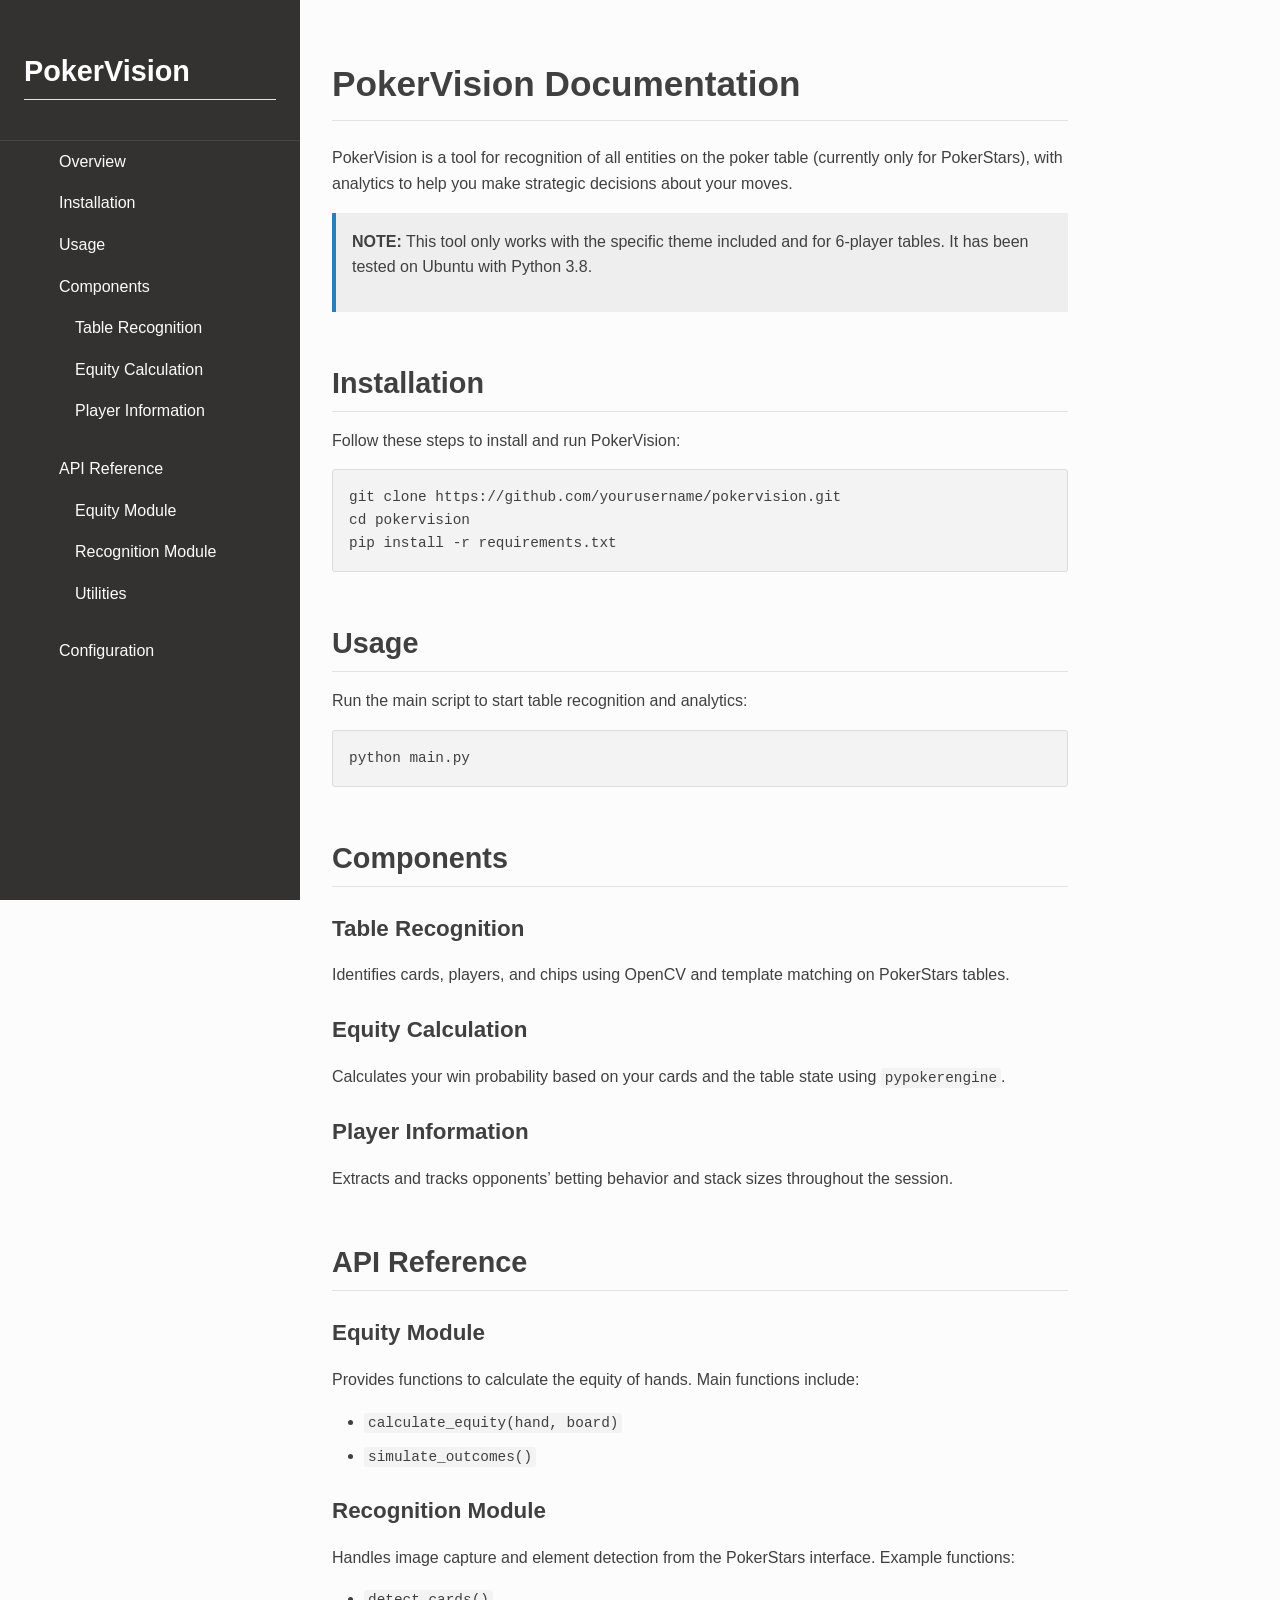
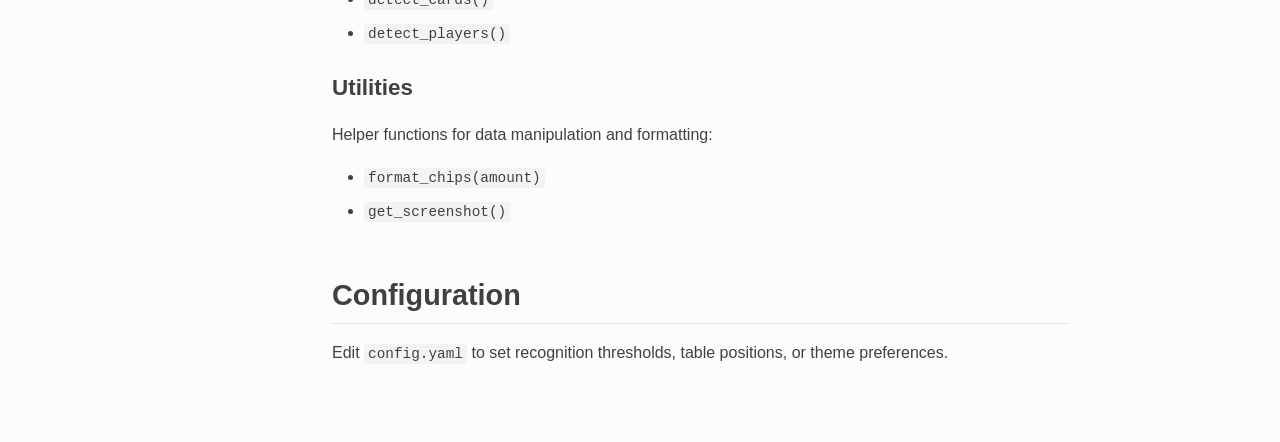
==== read_doc/index.html @ 1be04725 "Readjust read doc" ====
<!DOCTYPE html>
<html lang="en">
<head>
    <meta charset="UTF-8" />
    <meta name="viewport" content="width=device-width, initial-scale=1.0" />
    <title>PokerVision Documentation</title>
    <link rel="stylesheet" href="styles.css" />
</head>
<body>
    <div class="documentation">
        <!-- Sidebar Navigation -->
        <div class="sidebar">
            <div class="sidebar-header">
                <h2>PokerVision</h2>
            </div>
            <nav>
                <ul>
                    <li><a href="#overview">Overview</a></li>
                    <li><a href="#installation">Installation</a></li>
                    <li><a href="#usage">Usage</a></li>
                    <li>
                        <a href="#components">Components</a>
                        <ul>
                            <li><a href="#table-recognition">Table Recognition</a></li>
                            <li><a href="#equity-calculation">Equity Calculation</a></li>
                            <li><a href="#player-info">Player Information</a></li>
                        </ul>
                    </li>
                    <li>
                        <a href="#api">API Reference</a>
                        <ul>
                            <li><a href="#equity-api">Equity Module</a></li>
                            <li><a href="#recognition-api">Recognition Module</a></li>
                            <li><a href="#utils-api">Utilities</a></li>
                        </ul>
                    </li>
                    <li><a href="#configuration">Configuration</a></li>
                </ul>
            </nav>
        </div>

        <!-- Main Content -->
        <div class="content">
            <section id="overview">
                <h1>PokerVision Documentation</h1>
                <p>
                    PokerVision is a tool for recognition of all entities on the poker table (currently only for PokerStars), with analytics to help you make strategic decisions about your moves.
                </p>
                <div class="note">
                    <p><strong>NOTE:</strong> This tool only works with the specific theme included and for 6-player tables. It has been tested on Ubuntu with Python 3.8.</p>
                </div>
            </section>

            <section id="installation">
                <h2>Installation</h2>
                <p>Follow these steps to install and run PokerVision:</p>
                <div class="code-block">
                    <pre><code>git clone https://github.com/yourusername/pokervision.git
cd pokervision
pip install -r requirements.txt</code></pre>
                </div>
            </section>

            <section id="usage">
                <h2>Usage</h2>
                <p>Run the main script to start table recognition and analytics:</p>
                <div class="code-block">
                    <pre><code>python main.py</code></pre>
                </div>
            </section>

            <section id="components">
                <h2>Components</h2>

                <h3 id="table-recognition">Table Recognition</h3>
                <p>Identifies cards, players, and chips using OpenCV and template matching on PokerStars tables.</p>

                <h3 id="equity-calculation">Equity Calculation</h3>
                <p>Calculates your win probability based on your cards and the table state using <code>pypokerengine</code>.</p>

                <h3 id="player-info">Player Information</h3>
                <p>Extracts and tracks opponents’ betting behavior and stack sizes throughout the session.</p>
            </section>

            <section id="api">
                <h2>API Reference</h2>

                <h3 id="equity-api">Equity Module</h3>
                <p>Provides functions to calculate the equity of hands. Main functions include:</p>
                <ul>
                    <li><code>calculate_equity(hand, board)</code></li>
                    <li><code>simulate_outcomes()</code></li>
                </ul>

                <h3 id="recognition-api">Recognition Module</h3>
                <p>Handles image capture and element detection from the PokerStars interface. Example functions:</p>
                <ul>
                    <li><code>detect_cards()</code></li>
                    <li><code>detect_players()</code></li>
                </ul>

                <h3 id="utils-api">Utilities</h3>
                <p>Helper functions for data manipulation and formatting:</p>
                <ul>
                    <li><code>format_chips(amount)</code></li>
                    <li><code>get_screenshot()</code></li>
                </ul>
            </section>

            <section id="configuration">
                <h2>Configuration</h2>
                <p>Edit <code>config.yaml</code> to set recognition thresholds, table positions, or theme preferences.</p>
            </section>
        </div>
    </div>
</body>
</html>
---- read_doc/styles.css ----
/* Base styles */
:root {
    --primary-color: #2980b9;
    --sidebar-bg: #343131;
    --sidebar-text: #fcfcfc;
    --main-bg: #fcfcfc;
    --text-color: #404040;
    --code-bg: #f3f3f3;
    --border-color: #e1e4e5;
    --note-bg: #eee;
}

* {
    box-sizing: border-box;
    margin: 0;
    padding: 0;
}

body {
    font-family: 'Lato', 'Helvetica Neue', Arial, sans-serif;
    line-height: 1.6;
    color: var(--text-color);
    background-color: var(--main-bg);
}

.documentation {
    display: flex;
    min-height: 100vh;
}

/* Sidebar styles */
.sidebar {
    width: 300px;
    background-color: var(--sidebar-bg);
    color: var(--sidebar-text);
    padding: 1.5rem 0;
    position: fixed;
    height: 100vh;
    overflow-y: auto;
}

.sidebar-header {
    padding: 0 1.5rem 1.5rem;
    border-bottom: 1px solid rgba(255, 255, 255, 0.1);
}

.sidebar-header h2 {
    color: white;
}

.sidebar nav ul {
    list-style: none;
}

.sidebar nav ul li {
    margin: 0;
}

.sidebar nav ul li a {
    color: var(--sidebar-text);
    text-decoration: none;
    padding: 0.5rem 1.5rem;
    display: block;
    border-left: 3px solid transparent;
}

.sidebar nav ul li a:hover {
    background-color: rgba(255, 255, 255, 0.05);
    border-left: 3px solid var(--primary-color);
}

.sidebar nav ul ul {
    margin-left: 1rem;
}

/* Content styles */
.content {
    flex: 1;
    margin-left: 300px;
    padding: 2rem;
    max-width: 800px;
}

h1, h2, h3, h4 {
    margin: 1.5rem 0 1rem;
    font-weight: 700;
    color: #404040;
}

h1 {
    font-size: 2.2rem;
    border-bottom: 1px solid var(--border-color);
    padding-bottom: 0.5rem;
    margin-bottom: 1.5rem;
}

h2 {
    font-size: 1.8rem;
    border-bottom: 1px solid var(--border-color);
    padding-bottom: 0.3rem;
}

h3 {
    font-size: 1.4rem;
}

h4 {
    font-size: 1.2rem;
}

p {
    margin-bottom: 1rem;
}

ul, ol {
    margin: 0 0 1rem 2rem;
}

li {
    margin-bottom: 0.5rem;
}

.note {
    background-color: var(--note-bg);
    padding: 1rem;
    margin: 1rem 0;
    border-left: 4px solid var(--primary-color);
}

code {
    font-family: 'Consolas', 'Monaco', 'Andale Mono', monospace;
    background-color: var(--code-bg);
    padding: 2px 4px;
    border-radius: 3px;
    font-size: 0.9em;
}

.code-block {
    margin: 1rem 0;
    background-color: var(--code-bg);
    border: 1px solid #ddd;
    border-radius: 3px;
    overflow-x: auto;
}

.code-block pre {
    padding: 1rem;
    margin: 0;
}

.code-block code {
    background-color: transparent;
    padding: 0;
    border-radius: 0;
    font-size: 0.9em;
    display: block;
    white-space: pre;
}

section {
    margin-bottom: 3rem;
}

footer {
    margin-top: 4rem;
    padding-top: 2rem;
    border-top: 1px solid var(--border-color);
    color: #777;
    font-size: 0.9rem;
}

/* Responsive adjustments */
@media (max-width: 992px) {
    .documentation {
        flex-direction: column;
    }
    
    .sidebar {
        width: 100%;
        height: auto;
        position: relative;
    }
    
    .content {
        margin-left: 0;
        padding: 1.5rem;
    }
}
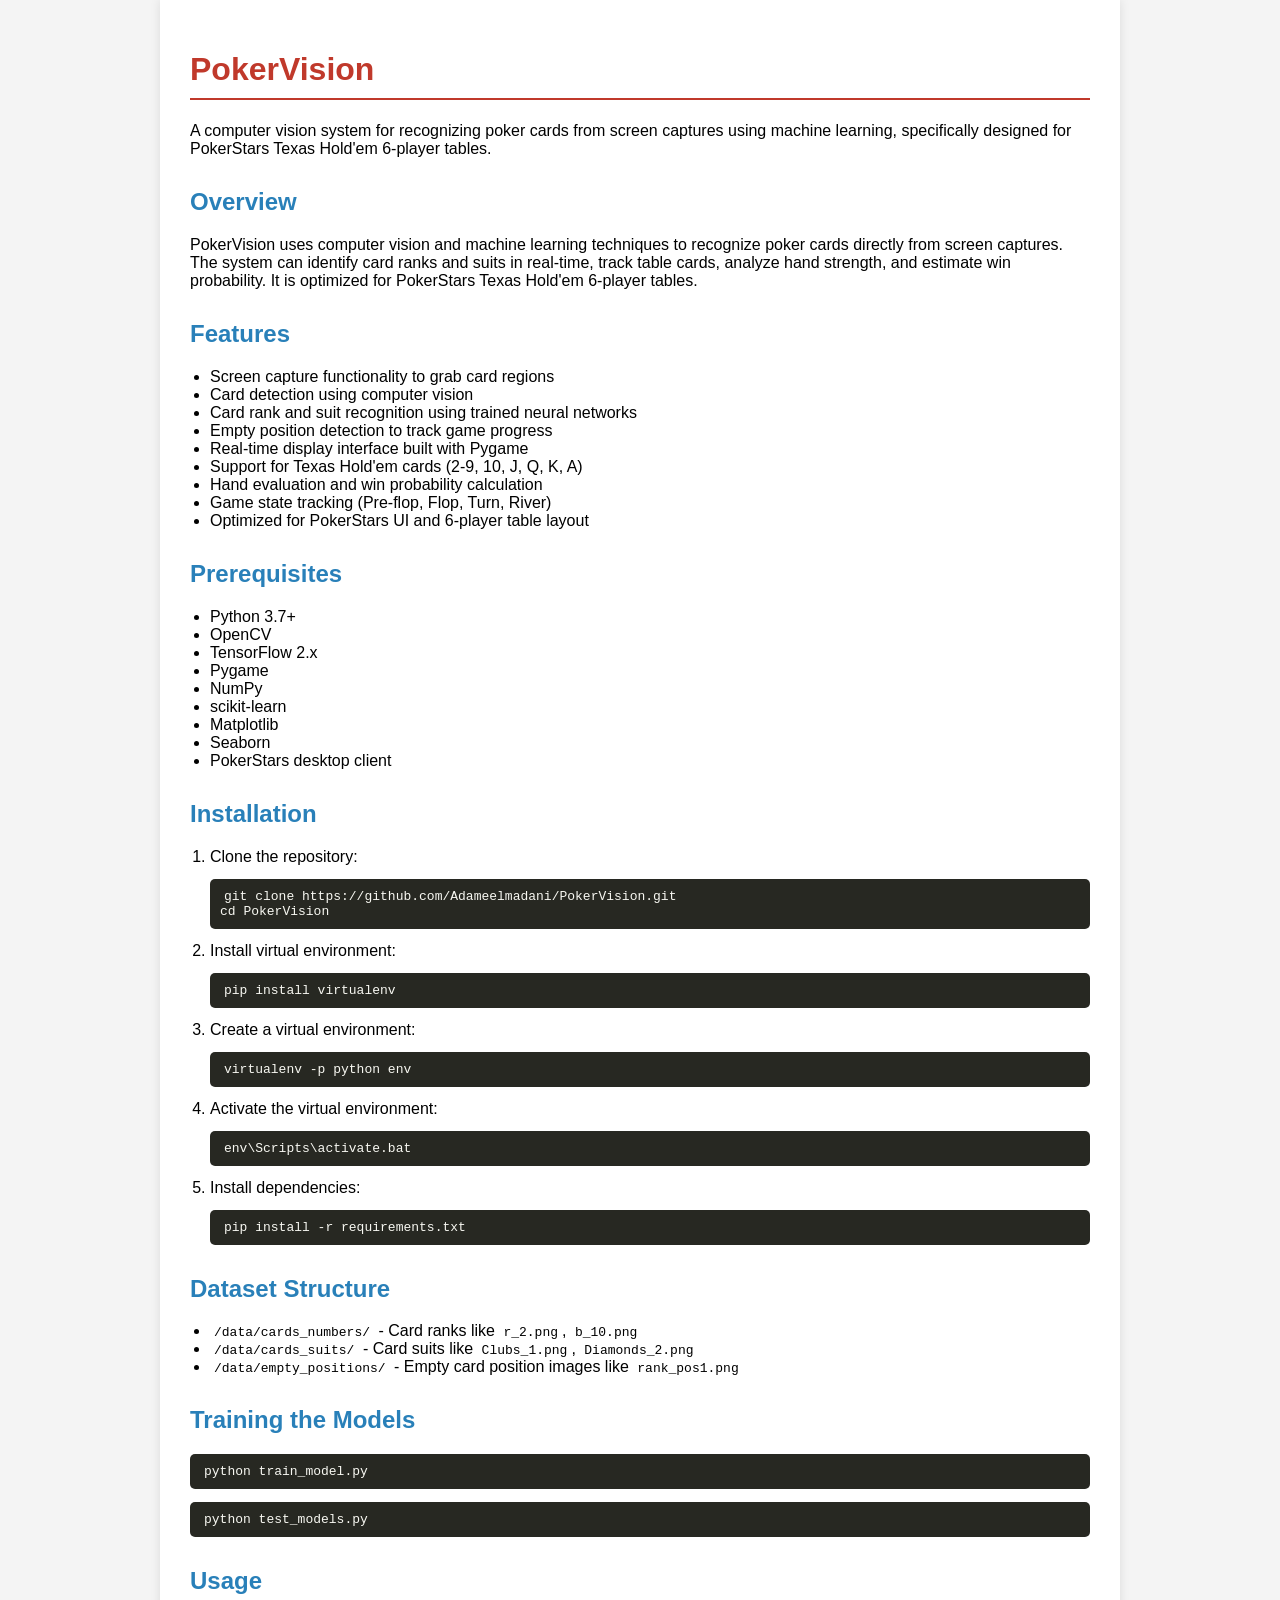
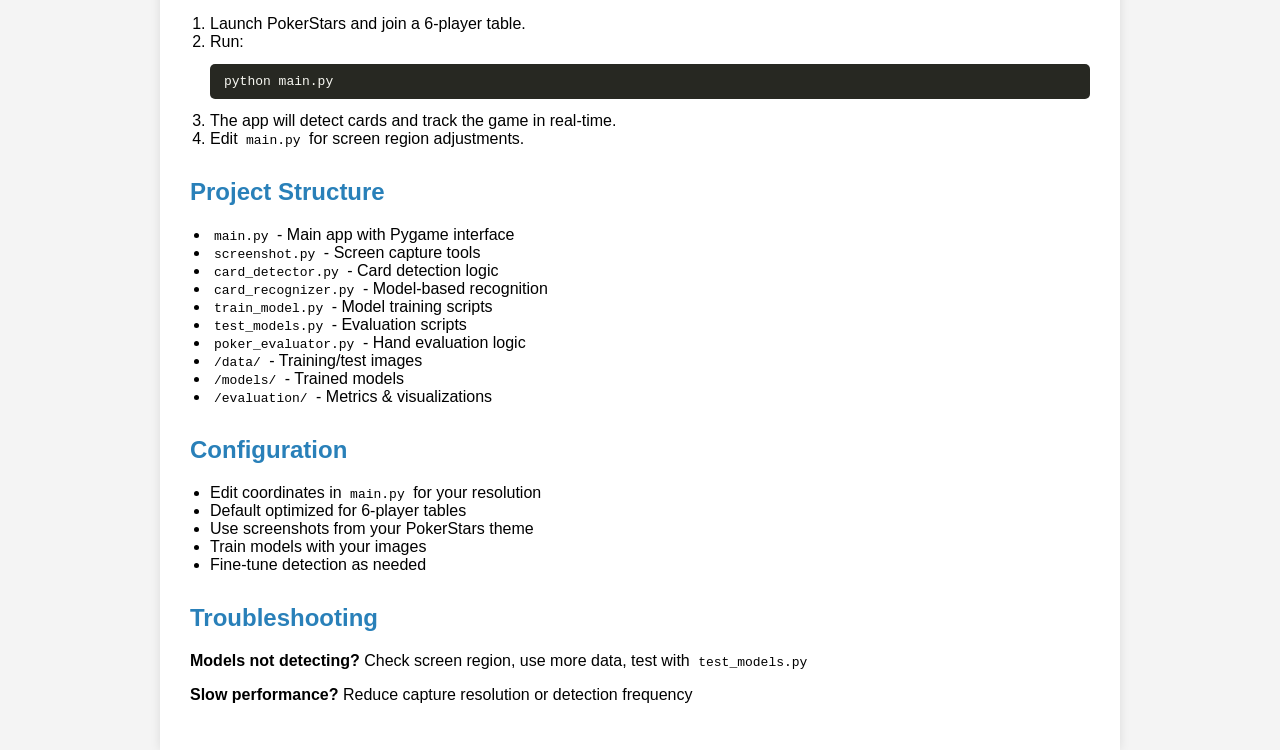
==== commit 3c98e9e9: "Update Read the Doc" ====
--- a/read_doc/index.html
+++ b/read_doc/index.html
@@ -1,117 +1,132 @@
 <!DOCTYPE html>
 <html lang="en">
 <head>
-    <meta charset="UTF-8" />
-    <meta name="viewport" content="width=device-width, initial-scale=1.0" />
-    <title>PokerVision Documentation</title>
-    <link rel="stylesheet" href="styles.css" />
+  <meta charset="UTF-8" />
+  <meta name="viewport" content="width=device-width, initial-scale=1.0"/>
+  <title>PokerVision Docs</title>
+  <link rel="stylesheet" href="style.css"/>
 </head>
 <body>
-    <div class="documentation">
-        <!-- Sidebar Navigation -->
-        <div class="sidebar">
-            <div class="sidebar-header">
-                <h2>PokerVision</h2>
-            </div>
-            <nav>
-                <ul>
-                    <li><a href="#overview">Overview</a></li>
-                    <li><a href="#installation">Installation</a></li>
-                    <li><a href="#usage">Usage</a></li>
-                    <li>
-                        <a href="#components">Components</a>
-                        <ul>
-                            <li><a href="#table-recognition">Table Recognition</a></li>
-                            <li><a href="#equity-calculation">Equity Calculation</a></li>
-                            <li><a href="#player-info">Player Information</a></li>
-                        </ul>
-                    </li>
-                    <li>
-                        <a href="#api">API Reference</a>
-                        <ul>
-                            <li><a href="#equity-api">Equity Module</a></li>
-                            <li><a href="#recognition-api">Recognition Module</a></li>
-                            <li><a href="#utils-api">Utilities</a></li>
-                        </ul>
-                    </li>
-                    <li><a href="#configuration">Configuration</a></li>
-                </ul>
-            </nav>
-        </div>
+  <div class="container">
+    <h1>PokerVision</h1>
+    <p>A computer vision system for recognizing poker cards from screen captures using machine learning, specifically designed for PokerStars Texas Hold'em 6-player tables.</p>
 
-        <!-- Main Content -->
-        <div class="content">
-            <section id="overview">
-                <h1>PokerVision Documentation</h1>
-                <p>
-                    PokerVision is a tool for recognition of all entities on the poker table (currently only for PokerStars), with analytics to help you make strategic decisions about your moves.
-                </p>
-                <div class="note">
-                    <p><strong>NOTE:</strong> This tool only works with the specific theme included and for 6-player tables. It has been tested on Ubuntu with Python 3.8.</p>
-                </div>
-            </section>
+    <section>
+      <h2>Overview</h2>
+      <p>PokerVision uses computer vision and machine learning techniques to recognize poker cards directly from screen captures. The system can identify card ranks and suits in real-time, track table cards, analyze hand strength, and estimate win probability. It is optimized for PokerStars Texas Hold'em 6-player tables.</p>
+    </section>
 
-            <section id="installation">
-                <h2>Installation</h2>
-                <p>Follow these steps to install and run PokerVision:</p>
-                <div class="code-block">
-                    <pre><code>git clone https://github.com/yourusername/pokervision.git
-cd pokervision
-pip install -r requirements.txt</code></pre>
-                </div>
-            </section>
+    <section>
+      <h2>Features</h2>
+      <ul>
+        <li>Screen capture functionality to grab card regions</li>
+        <li>Card detection using computer vision</li>
+        <li>Card rank and suit recognition using trained neural networks</li>
+        <li>Empty position detection to track game progress</li>
+        <li>Real-time display interface built with Pygame</li>
+        <li>Support for Texas Hold'em cards (2-9, 10, J, Q, K, A)</li>
+        <li>Hand evaluation and win probability calculation</li>
+        <li>Game state tracking (Pre-flop, Flop, Turn, River)</li>
+        <li>Optimized for PokerStars UI and 6-player table layout</li>
+      </ul>
+    </section>
 
-            <section id="usage">
-                <h2>Usage</h2>
-                <p>Run the main script to start table recognition and analytics:</p>
-                <div class="code-block">
-                    <pre><code>python main.py</code></pre>
-                </div>
-            </section>
+    <section>
+      <h2>Prerequisites</h2>
+      <ul>
+        <li>Python 3.7+</li>
+        <li>OpenCV</li>
+        <li>TensorFlow 2.x</li>
+        <li>Pygame</li>
+        <li>NumPy</li>
+        <li>scikit-learn</li>
+        <li>Matplotlib</li>
+        <li>Seaborn</li>
+        <li>PokerStars desktop client</li>
+      </ul>
+    </section>
 
-            <section id="components">
-                <h2>Components</h2>
+    <section>
+      <h2>Installation</h2>
+      <ol>
+        <li>Clone the repository:
+          <pre><code>git clone https://github.com/Adameelmadani/PokerVision.git
+cd PokerVision</code></pre>
+        </li>
+        <li>Install virtual environment:
+          <pre><code>pip install virtualenv</code></pre>
+        </li>
+        <li>Create a virtual environment:
+          <pre><code>virtualenv -p python env</code></pre>
+        </li>
+        <li>Activate the virtual environment:
+          <pre><code>env\Scripts\activate.bat</code></pre>
+        </li>
+        <li>Install dependencies:
+          <pre><code>pip install -r requirements.txt</code></pre>
+        </li>
+      </ol>
+    </section>
 
-                <h3 id="table-recognition">Table Recognition</h3>
-                <p>Identifies cards, players, and chips using OpenCV and template matching on PokerStars tables.</p>
+    <section>
+      <h2>Dataset Structure</h2>
+      <ul>
+        <li><code>/data/cards_numbers/</code> - Card ranks like <code>r_2.png</code>, <code>b_10.png</code></li>
+        <li><code>/data/cards_suits/</code> - Card suits like <code>Clubs_1.png</code>, <code>Diamonds_2.png</code></li>
+        <li><code>/data/empty_positions/</code> - Empty card position images like <code>rank_pos1.png</code></li>
+      </ul>
+    </section>
 
-                <h3 id="equity-calculation">Equity Calculation</h3>
-                <p>Calculates your win probability based on your cards and the table state using <code>pypokerengine</code>.</p>
+    <section>
+      <h2>Training the Models</h2>
+      <pre><code>python train_model.py</code></pre>
+      <pre><code>python test_models.py</code></pre>
+    </section>
 
-                <h3 id="player-info">Player Information</h3>
-                <p>Extracts and tracks opponents’ betting behavior and stack sizes throughout the session.</p>
-            </section>
+    <section>
+      <h2>Usage</h2>
+      <ol>
+        <li>Launch PokerStars and join a 6-player table.</li>
+        <li>Run:
+          <pre><code>python main.py</code></pre>
+        </li>
+        <li>The app will detect cards and track the game in real-time.</li>
+        <li>Edit <code>main.py</code> for screen region adjustments.</li>
+      </ol>
+    </section>
 
-            <section id="api">
-                <h2>API Reference</h2>
+    <section>
+      <h2>Project Structure</h2>
+      <ul>
+        <li><code>main.py</code> - Main app with Pygame interface</li>
+        <li><code>screenshot.py</code> - Screen capture tools</li>
+        <li><code>card_detector.py</code> - Card detection logic</li>
+        <li><code>card_recognizer.py</code> - Model-based recognition</li>
+        <li><code>train_model.py</code> - Model training scripts</li>
+        <li><code>test_models.py</code> - Evaluation scripts</li>
+        <li><code>poker_evaluator.py</code> - Hand evaluation logic</li>
+        <li><code>/data/</code> - Training/test images</li>
+        <li><code>/models/</code> - Trained models</li>
+        <li><code>/evaluation/</code> - Metrics & visualizations</li>
+      </ul>
+    </section>
 
-                <h3 id="equity-api">Equity Module</h3>
-                <p>Provides functions to calculate the equity of hands. Main functions include:</p>
-                <ul>
-                    <li><code>calculate_equity(hand, board)</code></li>
-                    <li><code>simulate_outcomes()</code></li>
-                </ul>
+    <section>
+      <h2>Configuration</h2>
+      <ul>
+        <li>Edit coordinates in <code>main.py</code> for your resolution</li>
+        <li>Default optimized for 6-player tables</li>
+        <li>Use screenshots from your PokerStars theme</li>
+        <li>Train models with your images</li>
+        <li>Fine-tune detection as needed</li>
+      </ul>
+    </section>
 
-                <h3 id="recognition-api">Recognition Module</h3>
-                <p>Handles image capture and element detection from the PokerStars interface. Example functions:</p>
-                <ul>
-                    <li><code>detect_cards()</code></li>
-                    <li><code>detect_players()</code></li>
-                </ul>
-
-                <h3 id="utils-api">Utilities</h3>
-                <p>Helper functions for data manipulation and formatting:</p>
-                <ul>
-                    <li><code>format_chips(amount)</code></li>
-                    <li><code>get_screenshot()</code></li>
-                </ul>
-            </section>
-
-            <section id="configuration">
-                <h2>Configuration</h2>
-                <p>Edit <code>config.yaml</code> to set recognition thresholds, table positions, or theme preferences.</p>
-            </section>
-        </div>
-    </div>
+    <section>
+      <h2>Troubleshooting</h2>
+      <p><strong>Models not detecting?</strong> Check screen region, use more data, test with <code>test_models.py</code></p>
+      <p><strong>Slow performance?</strong> Reduce capture resolution or detection frequency</p>
+    </section>
+  </div>
 </body>
 </html>
--- a/read_doc/style.css
+++ b/read_doc/style.css
@@ -0,0 +1,44 @@
+body {
+    font-family: Arial, sans-serif;
+    background-color: #f4f4f4;
+    margin: 0;
+    padding: 0;
+  }
+  
+  .container {
+    max-width: 900px;
+    margin: 0 auto;
+    padding: 30px;
+    background: white;
+    box-shadow: 0 0 10px rgba(0, 0, 0, 0.1);
+  }
+  
+  h1 {
+    color: #c0392b;
+    border-bottom: 2px solid #c0392b;
+    padding-bottom: 10px;
+  }
+  
+  h2 {
+    color: #2980b9;
+    margin-top: 30px;
+  }
+  
+  ul, ol {
+    padding-left: 20px;
+  }
+  
+  code {
+    padding: 2px 4px;
+    border-radius: 4px;
+    font-family: monospace;
+  }
+  
+  pre {
+    background: #272822;
+    color: #f8f8f2;
+    padding: 10px;
+    overflow-x: auto;
+    border-radius: 5px;
+  }
+  
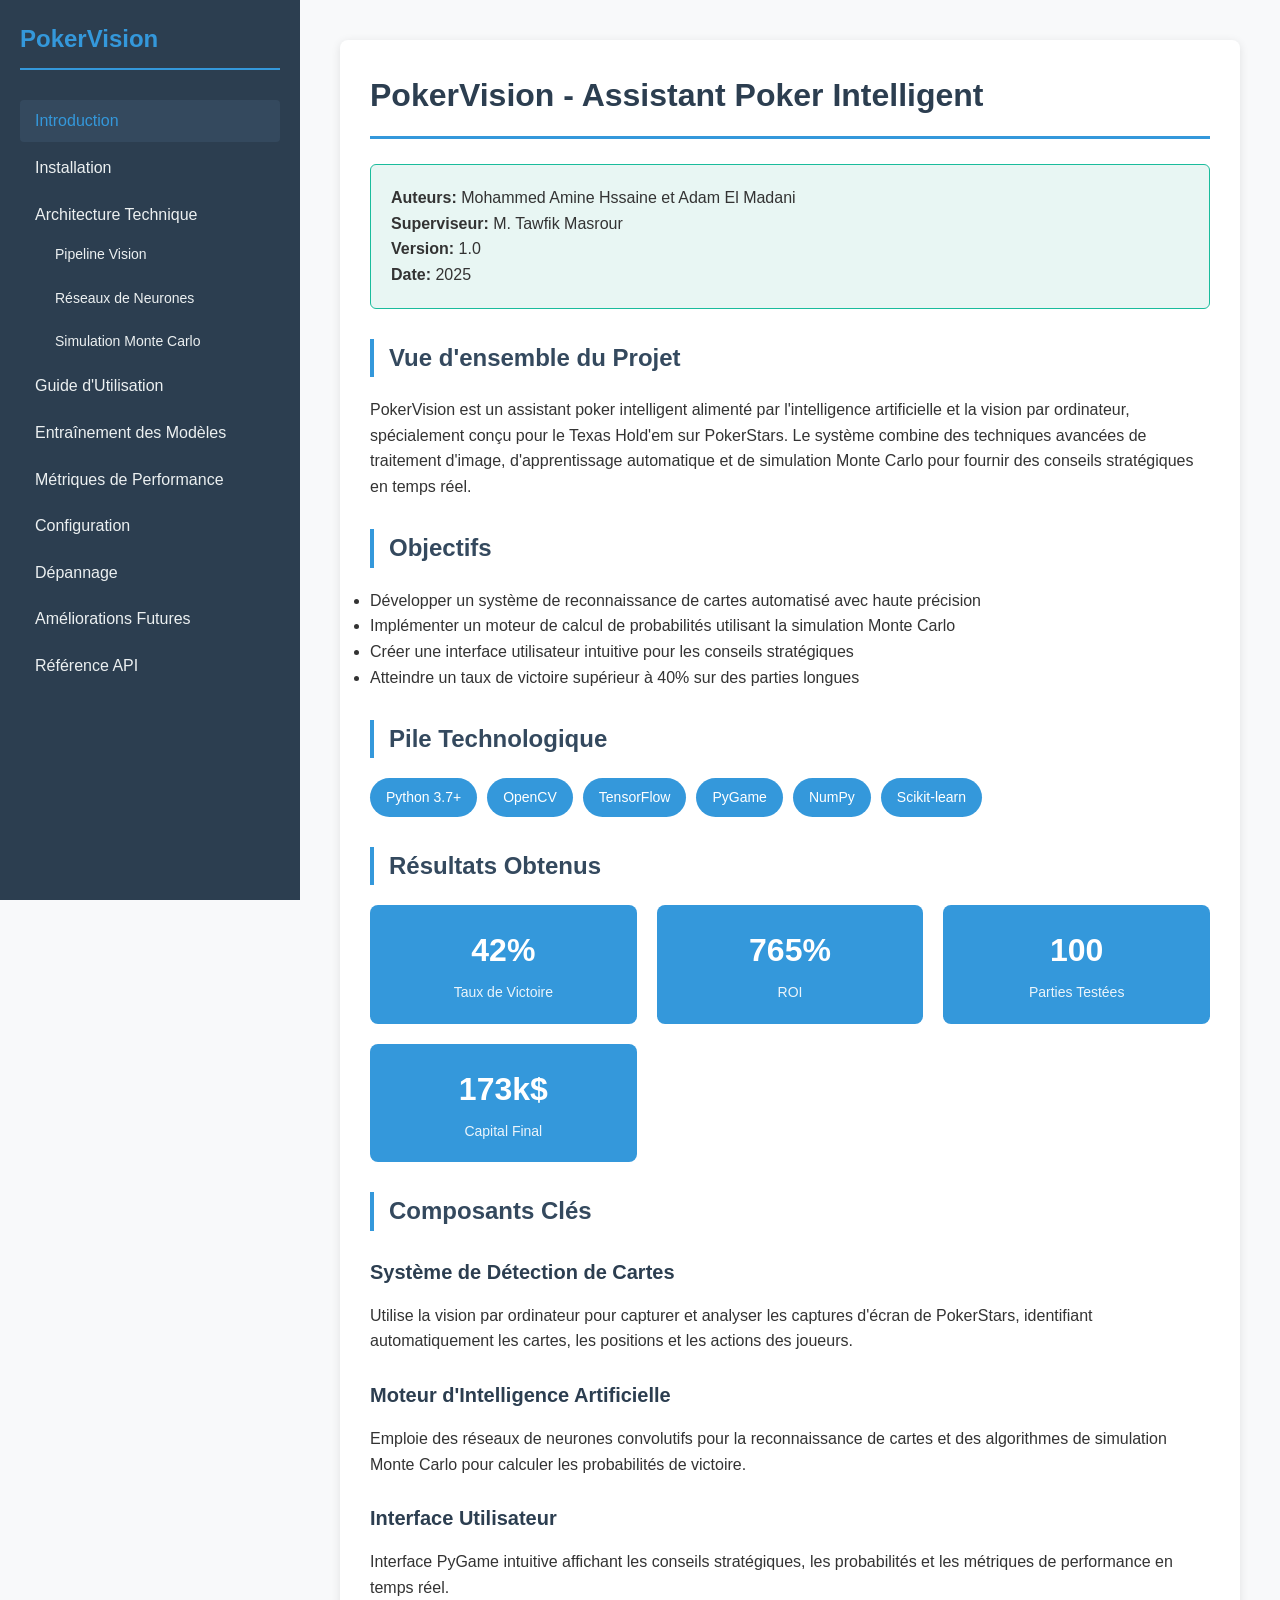
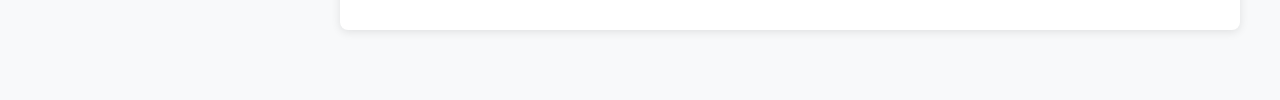
==== commit 43ab0ac1: "docs" ====
--- a/read_doc/index.html
+++ b/read_doc/index.html
@@ -1,132 +1,1596 @@
 <!DOCTYPE html>
-<html lang="en">
+<html lang="fr">
 <head>
-  <meta charset="UTF-8" />
-  <meta name="viewport" content="width=device-width, initial-scale=1.0"/>
-  <title>PokerVision Docs</title>
-  <link rel="stylesheet" href="style.css"/>
+    <meta charset="UTF-8">
+    <meta name="viewport" content="width=device-width, initial-scale=1.0">
+    <title>PokerVision Documentation</title>
+    <style>
+        * {
+            margin: 0;
+            padding: 0;
+            box-sizing: border-box;
+        }
+
+        body {
+            font-family: 'Segoe UI', Tahoma, Geneva, Verdana, sans-serif;
+            line-height: 1.6;
+            color: #333;
+            background-color: #f8f9fa;
+        }
+
+        .container {
+            display: flex;
+            min-height: 100vh;
+        }
+
+        .sidebar {
+            width: 300px;
+            background: #2c3e50;
+            color: white;
+            padding: 20px;
+            position: fixed;
+            height: 100vh;
+            overflow-y: auto;
+        }
+
+        .sidebar h1 {
+            color: #3498db;
+            margin-bottom: 30px;
+            font-size: 24px;
+            border-bottom: 2px solid #3498db;
+            padding-bottom: 10px;
+        }
+
+        .sidebar ul {
+            list-style: none;
+        }
+
+        .sidebar li {
+            margin-bottom: 5px;
+        }
+
+        .sidebar a {
+            color: #ecf0f1;
+            text-decoration: none;
+            padding: 8px 15px;
+            display: block;
+            border-radius: 4px;
+            transition: background 0.3s;
+        }
+
+        .sidebar a:hover, .sidebar a.active {
+            background: #34495e;
+            color: #3498db;
+        }
+
+        .sidebar .sub-menu {
+            margin-left: 20px;
+            font-size: 14px;
+        }
+
+        .content {
+            margin-left: 300px;
+            padding: 40px;
+            width: calc(100% - 300px);
+        }
+
+        .section {
+            background: white;
+            margin-bottom: 30px;
+            padding: 30px;
+            border-radius: 8px;
+            box-shadow: 0 2px 10px rgba(0,0,0,0.1);
+            display: none;
+        }
+
+        .section.active {
+            display: block;
+        }
+
+        .section h1 {
+            color: #2c3e50;
+            border-bottom: 3px solid #3498db;
+            padding-bottom: 15px;
+            margin-bottom: 25px;
+            font-size: 32px;
+        }
+
+        .section h2 {
+            color: #34495e;
+            margin-top: 30px;
+            margin-bottom: 20px;
+            font-size: 24px;
+            border-left: 4px solid #3498db;
+            padding-left: 15px;
+        }
+
+        .section h3 {
+            color: #2c3e50;
+            margin-top: 25px;
+            margin-bottom: 15px;
+            font-size: 20px;
+        }
+
+        .section h4 {
+            color: #34495e;
+            margin-top: 20px;
+            margin-bottom: 10px;
+            font-size: 16px;
+            font-weight: 600;
+        }
+
+        .code-block {
+            background: #2c3e50;
+            color: #ecf0f1;
+            padding: 20px;
+            border-radius: 6px;
+            margin: 15px 0;
+            overflow-x: auto;
+            font-family: 'Courier New', monospace;
+            border-left: 4px solid #3498db;
+        }
+
+        .highlight {
+            background: #e8f4f8;
+            padding: 15px;
+            border-left: 4px solid #3498db;
+            margin: 15px 0;
+            border-radius: 4px;
+        }
+
+        .warning {
+            background: #fef5e7;
+            border-left: 4px solid #f39c12;
+            padding: 15px;
+            margin: 15px 0;
+            border-radius: 4px;
+        }
+
+        .info-box {
+            background: #e8f6f3;
+            border: 1px solid #1abc9c;
+            padding: 20px;
+            border-radius: 6px;
+            margin: 20px 0;
+        }
+
+        .metrics-grid {
+            display: grid;
+            grid-template-columns: repeat(auto-fit, minmax(200px, 1fr));
+            gap: 20px;
+            margin: 20px 0;
+        }
+
+        .metric-card {
+            background: #3498db;
+            color: white;
+            padding: 20px;
+            border-radius: 8px;
+            text-align: center;
+        }
+
+        .metric-value {
+            font-size: 32px;
+            font-weight: bold;
+            margin-bottom: 5px;
+        }
+
+        .metric-label {
+            font-size: 14px;
+            opacity: 0.9;
+        }
+
+        .screenshot-placeholder {
+            background: #ecf0f1;
+            border: 2px dashed #bdc3c7;
+            padding: 60px;
+            text-align: center;
+            margin: 20px 0;
+            border-radius: 8px;
+            color: #7f8c8d;
+            font-style: italic;
+        }
+
+        table {
+            width: 100%;
+            border-collapse: collapse;
+            margin: 20px 0;
+        }
+
+        th, td {
+            padding: 12px;
+            text-align: left;
+            border-bottom: 1px solid #ddd;
+        }
+
+        th {
+            background: #3498db;
+            color: white;
+        }
+
+        .tech-stack {
+            display: flex;
+            flex-wrap: wrap;
+            gap: 10px;
+            margin: 20px 0;
+        }
+
+        .tech-tag {
+            background: #3498db;
+            color: white;
+            padding: 8px 16px;
+            border-radius: 20px;
+            font-size: 14px;
+        }
+    </style>
 </head>
 <body>
-  <div class="container">
-    <h1>PokerVision</h1>
-    <p>A computer vision system for recognizing poker cards from screen captures using machine learning, specifically designed for PokerStars Texas Hold'em 6-player tables.</p>
-
-    <section>
-      <h2>Overview</h2>
-      <p>PokerVision uses computer vision and machine learning techniques to recognize poker cards directly from screen captures. The system can identify card ranks and suits in real-time, track table cards, analyze hand strength, and estimate win probability. It is optimized for PokerStars Texas Hold'em 6-player tables.</p>
-    </section>
-
-    <section>
-      <h2>Features</h2>
-      <ul>
-        <li>Screen capture functionality to grab card regions</li>
-        <li>Card detection using computer vision</li>
-        <li>Card rank and suit recognition using trained neural networks</li>
-        <li>Empty position detection to track game progress</li>
-        <li>Real-time display interface built with Pygame</li>
-        <li>Support for Texas Hold'em cards (2-9, 10, J, Q, K, A)</li>
-        <li>Hand evaluation and win probability calculation</li>
-        <li>Game state tracking (Pre-flop, Flop, Turn, River)</li>
-        <li>Optimized for PokerStars UI and 6-player table layout</li>
-      </ul>
-    </section>
-
-    <section>
-      <h2>Prerequisites</h2>
-      <ul>
-        <li>Python 3.7+</li>
-        <li>OpenCV</li>
-        <li>TensorFlow 2.x</li>
-        <li>Pygame</li>
-        <li>NumPy</li>
-        <li>scikit-learn</li>
-        <li>Matplotlib</li>
-        <li>Seaborn</li>
-        <li>PokerStars desktop client</li>
-      </ul>
-    </section>
-
-    <section>
-      <h2>Installation</h2>
-      <ol>
-        <li>Clone the repository:
-          <pre><code>git clone https://github.com/Adameelmadani/PokerVision.git
-cd PokerVision</code></pre>
-        </li>
-        <li>Install virtual environment:
-          <pre><code>pip install virtualenv</code></pre>
-        </li>
-        <li>Create a virtual environment:
-          <pre><code>virtualenv -p python env</code></pre>
-        </li>
-        <li>Activate the virtual environment:
-          <pre><code>env\Scripts\activate.bat</code></pre>
-        </li>
-        <li>Install dependencies:
-          <pre><code>pip install -r requirements.txt</code></pre>
-        </li>
-      </ol>
-    </section>
-
-    <section>
-      <h2>Dataset Structure</h2>
-      <ul>
-        <li><code>/data/cards_numbers/</code> - Card ranks like <code>r_2.png</code>, <code>b_10.png</code></li>
-        <li><code>/data/cards_suits/</code> - Card suits like <code>Clubs_1.png</code>, <code>Diamonds_2.png</code></li>
-        <li><code>/data/empty_positions/</code> - Empty card position images like <code>rank_pos1.png</code></li>
-      </ul>
-    </section>
-
-    <section>
-      <h2>Training the Models</h2>
-      <pre><code>python train_model.py</code></pre>
-      <pre><code>python test_models.py</code></pre>
-    </section>
-
-    <section>
-      <h2>Usage</h2>
-      <ol>
-        <li>Launch PokerStars and join a 6-player table.</li>
-        <li>Run:
-          <pre><code>python main.py</code></pre>
-        </li>
-        <li>The app will detect cards and track the game in real-time.</li>
-        <li>Edit <code>main.py</code> for screen region adjustments.</li>
-      </ol>
-    </section>
-
-    <section>
-      <h2>Project Structure</h2>
-      <ul>
-        <li><code>main.py</code> - Main app with Pygame interface</li>
-        <li><code>screenshot.py</code> - Screen capture tools</li>
-        <li><code>card_detector.py</code> - Card detection logic</li>
-        <li><code>card_recognizer.py</code> - Model-based recognition</li>
-        <li><code>train_model.py</code> - Model training scripts</li>
-        <li><code>test_models.py</code> - Evaluation scripts</li>
-        <li><code>poker_evaluator.py</code> - Hand evaluation logic</li>
-        <li><code>/data/</code> - Training/test images</li>
-        <li><code>/models/</code> - Trained models</li>
-        <li><code>/evaluation/</code> - Metrics & visualizations</li>
-      </ul>
-    </section>
-
-    <section>
-      <h2>Configuration</h2>
-      <ul>
-        <li>Edit coordinates in <code>main.py</code> for your resolution</li>
-        <li>Default optimized for 6-player tables</li>
-        <li>Use screenshots from your PokerStars theme</li>
-        <li>Train models with your images</li>
-        <li>Fine-tune detection as needed</li>
-      </ul>
-    </section>
-
-    <section>
-      <h2>Troubleshooting</h2>
-      <p><strong>Models not detecting?</strong> Check screen region, use more data, test with <code>test_models.py</code></p>
-      <p><strong>Slow performance?</strong> Reduce capture resolution or detection frequency</p>
-    </section>
-  </div>
+    <div class="container">
+        <nav class="sidebar">
+            <h1>PokerVision</h1>
+            <ul>
+                <li><a href="#" data-section="intro" class="active">Introduction</a></li>
+                <li><a href="#" data-section="installation">Installation</a></li>
+                <li><a href="#" data-section="architecture">Architecture Technique</a>
+                    <ul class="sub-menu">
+                        <li><a href="#" data-section="cv-pipeline">Pipeline Vision</a></li>
+                        <li><a href="#" data-section="neural-networks">Réseaux de Neurones</a></li>
+                        <li><a href="#" data-section="monte-carlo">Simulation Monte Carlo</a></li>
+                    </ul>
+                </li>
+                <li><a href="#" data-section="usage">Guide d'Utilisation</a></li>
+                <li><a href="#" data-section="training">Entraînement des Modèles</a></li>
+                <li><a href="#" data-section="performance">Métriques de Performance</a></li>
+                <li><a href="#" data-section="configuration">Configuration</a></li>
+                <li><a href="#" data-section="troubleshooting">Dépannage</a></li>
+                <li><a href="#" data-section="future">Améliorations Futures</a></li>
+                <li><a href="#" data-section="api">Référence API</a></li>
+            </ul>
+        </nav>
+
+        <main class="content">
+            <!-- Introduction Section -->
+            <section id="intro" class="section active">
+                <h1>PokerVision - Assistant Poker Intelligent</h1>
+                
+                <div class="info-box">
+                    <strong>Auteurs:</strong> Mohammed Amine Hssaine et Adam El Madani<br>
+                    <strong>Superviseur:</strong> M. Tawfik Masrour<br>
+                    <strong>Version:</strong> 1.0<br>
+                    <strong>Date:</strong> 2025
+                </div>
+
+                <h2>Vue d'ensemble du Projet</h2>
+                <p>PokerVision est un assistant poker intelligent alimenté par l'intelligence artificielle et la vision par ordinateur, spécialement conçu pour le Texas Hold'em sur PokerStars. Le système combine des techniques avancées de traitement d'image, d'apprentissage automatique et de simulation Monte Carlo pour fournir des conseils stratégiques en temps réel.</p>
+
+                <h2>Objectifs</h2>
+                <ul>
+                    <li>Développer un système de reconnaissance de cartes automatisé avec haute précision</li>
+                    <li>Implémenter un moteur de calcul de probabilités utilisant la simulation Monte Carlo</li>
+                    <li>Créer une interface utilisateur intuitive pour les conseils stratégiques</li>
+                    <li>Atteindre un taux de victoire supérieur à 40% sur des parties longues</li>
+                </ul>
+
+                <h2>Pile Technologique</h2>
+                <div class="tech-stack">
+                    <span class="tech-tag">Python 3.7+</span>
+                    <span class="tech-tag">OpenCV</span>
+                    <span class="tech-tag">TensorFlow</span>
+                    <span class="tech-tag">PyGame</span>
+                    <span class="tech-tag">NumPy</span>
+                    <span class="tech-tag">Scikit-learn</span>
+                </div>
+
+                <h2>Résultats Obtenus</h2>
+                <div class="metrics-grid">
+                    <div class="metric-card">
+                        <div class="metric-value">42%</div>
+                        <div class="metric-label">Taux de Victoire</div>
+                    </div>
+                    <div class="metric-card">
+                        <div class="metric-value">765%</div>
+                        <div class="metric-label">ROI</div>
+                    </div>
+                    <div class="metric-card">
+                        <div class="metric-value">100</div>
+                        <div class="metric-label">Parties Testées</div>
+                    </div>
+                    <div class="metric-card">
+                        <div class="metric-value">173k$</div>
+                        <div class="metric-label">Capital Final</div>
+                    </div>
+                </div>
+
+                <h2>Composants Clés</h2>
+                <h3>Système de Détection de Cartes</h3>
+                <p>Utilise la vision par ordinateur pour capturer et analyser les captures d'écran de PokerStars, identifiant automatiquement les cartes, les positions et les actions des joueurs.</p>
+
+                <h3>Moteur d'Intelligence Artificielle</h3>
+                <p>Emploie des réseaux de neurones convolutifs pour la reconnaissance de cartes et des algorithmes de simulation Monte Carlo pour calculer les probabilités de victoire.</p>
+
+                <h3>Interface Utilisateur</h3>
+                <p>Interface PyGame intuitive affichant les conseils stratégiques, les probabilités et les métriques de performance en temps réel.</p>
+            </section>
+
+            <!-- Installation Section -->
+            <section id="installation" class="section">
+                <h1>Guide d'Installation</h1>
+
+                <h2>Prérequis Système</h2>
+                <ul>
+                    <li>Python 3.7 ou supérieur</li>
+                    <li>Windows 10/11 (pour la compatibilité PokerStars)</li>
+                    <li>Minimum 8GB RAM</li>
+                    <li>GPU compatible CUDA (recommandé pour l'entraînement des modèles)</li>
+                </ul>
+
+                <h2>Installation des Dépendances</h2>
+                <h3>1. Cloner le Repository</h3>
+                <div class="code-block">
+git clone https://github.com/username/pokervision.git
+cd pokervision
+                </div>
+
+                <h3>2. Créer un Environnement Virtuel</h3>
+                <div class="code-block">
+python -m venv pokervision_env
+pokervision_env\Scripts\activate  # Windows
+# ou
+source pokervision_env/bin/activate  # Linux/Mac
+                </div>
+
+                <h3>3. Installer les Dépendances</h3>
+                <div class="code-block">
+pip install -r requirements.txt
+                </div>
+
+                <h2>Fichier requirements.txt</h2>
+                <div class="code-block">
+opencv-python==4.8.1.78
+tensorflow==2.13.0
+pygame==2.5.2
+numpy==1.24.3
+scikit-learn==1.3.0
+pillow==10.0.1
+matplotlib==3.7.2
+pyautogui==0.9.54
+pynput==1.7.6
+                </div>
+
+                <h2>Configuration Initiale</h2>
+                <h3>1. Télécharger les Modèles Pré-entraînés</h3>
+                <div class="code-block">
+# Créer le dossier models
+mkdir models
+cd models
+
+# Télécharger les modèles (liens à fournir)
+wget https://example.com/rank_model.h5
+wget https://example.com/suit_model.h5
+                </div>
+
+                <h3>2. Configurer les Paramètres</h3>
+                <div class="code-block">
+cp config/config_template.py config/config.py
+# Éditer config.py selon votre configuration
+                </div>
+
+                <div class="warning">
+                    <strong>Attention:</strong> Assurez-vous que PokerStars est installé et configuré avant de lancer PokerVision. Le système nécessite l'accès aux captures d'écran.
+                </div>
+
+                <h2>Vérification de l'Installation</h2>
+                <div class="code-block">
+python -m pytest tests/
+python src/test_installation.py
+                </div>
+            </section>
+
+            <!-- Architecture Section -->
+            <section id="architecture" class="section">
+                <h1>Architecture Technique</h1>
+
+                <h2>Vue d'ensemble de l'Architecture</h2>
+                <p>PokerVision suit une architecture modulaire composée de trois couches principales :</p>
+
+                <div class="screenshot-placeholder">
+                    [Diagramme d'Architecture - Flux de données de la capture d'écran aux décisions]
+                </div>
+
+                <h2>Couche de Vision par Ordinateur</h2>
+                <p>Responsable de la capture et de l'analyse des images depuis PokerStars.</p>
+
+                <h3>Composants :</h3>
+                <ul>
+                    <li><strong>Screen Capture Module</strong> - Capture des zones spécifiques de l'écran</li>
+                    <li><strong>Card Detection System</strong> - Localisation des cartes dans l'image</li>
+                    <li><strong>Region of Interest (ROI) Extractor</strong> - Extraction des zones pertinentes</li>
+                </ul>
+
+                <h2>Couche d'Intelligence Artificielle</h2>
+                <p>Traite les données visuelles et génère des prédictions.</p>
+
+                <h3>Composants :</h3>
+                <ul>
+                    <li><strong>CNN Rank Classifier</strong> - Classification des rangs de cartes</li>
+                    <li><strong>CNN Suit Classifier</strong> - Classification des couleurs de cartes</li>
+                    <li><strong>Monte Carlo Engine</strong> - Simulation des probabilités</li>
+                </ul>
+
+                <h2>Couche de Décision</h2>
+                <p>Analyse les probabilités et génère des conseils stratégiques.</p>
+
+                <h3>Composants :</h3>
+                <ul>
+                    <li><strong>Strategy Engine</strong> - Génération de conseils</li>
+                    <li><strong>Position Analyzer</strong> - Analyse positionnelle</li>
+                    <li><strong>Risk Calculator</strong> - Calcul des risques</li>
+                </ul>
+
+                <h2>Flux de Données</h2>
+                <div class="code-block">
+Capture d'écran → Détection de cartes → Classification CNN → 
+Simulation Monte Carlo → Analyse stratégique → Conseil utilisateur
+                </div>
+            </section>
+
+            <!-- CV Pipeline Section -->
+            <section id="cv-pipeline" class="section">
+                <h1>Pipeline de Vision par Ordinateur</h1>
+
+                <h2>Capture d'Écran</h2>
+                <p>Le système capture automatiquement les zones spécifiques de l'interface PokerStars.</p>
+
+                <div class="code-block">
+import cv2
+import numpy as np
+from PIL import ImageGrab
+
+class ScreenCapture:
+    def __init__(self, regions):
+        self.regions = regions
+    
+    def capture_region(self, region_name):
+        """Capture une région spécifique de l'écran"""
+        bbox = self.regions[region_name]
+        screenshot = ImageGrab.grab(bbox)
+        return cv2.cvtColor(np.array(screenshot), cv2.COLOR_RGB2BGR)
+    
+    def capture_cards(self):
+        """Capture les cartes du joueur et du board"""
+        player_cards = self.capture_region('player_cards')
+        community_cards = self.capture_region('community_cards')
+        return player_cards, community_cards
+                </div>
+
+                <h2>Détection des Cartes</h2>
+                <p>Utilise des techniques de traitement d'image pour isoler les cartes individuelles.</p>
+
+                <div class="screenshot-placeholder">
+                    [Image : Exemple de détection de cartes avec bounding boxes]
+                </div>
+
+                <h3>Algorithme de Détection</h3>
+                <div class="code-block">
+class CardDetector:
+    def __init__(self):
+        self.card_template = cv2.imread('templates/card_template.png')
+    
+    def detect_cards(self, image):
+        """Détecte les cartes dans une image"""
+        gray = cv2.cvtColor(image, cv2.COLOR_BGR2GRAY)
+        
+        # Détection de contours
+        contours, _ = cv2.findContours(gray, cv2.RETR_EXTERNAL, cv2.CHAIN_APPROX_SIMPLE)
+        
+        cards = []
+        for contour in contours:
+            # Filtrer par aire et forme
+            area = cv2.contourArea(contour)
+            if self.is_card_shape(contour, area):
+                x, y, w, h = cv2.boundingRect(contour)
+                card_roi = image[y:y+h, x:x+w]
+                cards.append(card_roi)
+        
+        return cards
+    
+    def is_card_shape(self, contour, area):
+        """Vérifie si le contour correspond à une carte"""
+        if area < 1000 or area > 10000:
+            return False
+        
+        # Vérifier le ratio aspect
+        x, y, w, h = cv2.boundingRect(contour)
+        aspect_ratio = w / h
+        return 0.6 < aspect_ratio < 0.8
+                </div>
+
+                <h2>Préprocessing des Images</h2>
+                <p>Normalisation et amélioration des images de cartes pour la classification.</p>
+
+                <div class="code-block">
+def preprocess_card(card_image):
+    """Préprocesse une image de carte pour la classification"""
+    # Redimensionner à la taille standard
+    resized = cv2.resize(card_image, (64, 96))
+    
+    # Normaliser les valeurs de pixels
+    normalized = resized.astype(np.float32) / 255.0
+    
+    # Amélioration du contraste
+    enhanced = cv2.createCLAHE(clipLimit=2.0, tileGridSize=(8,8)).apply(
+        cv2.cvtColor(resized, cv2.COLOR_BGR2GRAY)
+    )
+    
+    return enhanced
+                </div>
+
+                <h2>Métriques de Performance</h2>
+                <table>
+                    <tr>
+                        <th>Métrique</th>
+                        <th>Valeur</th>
+                        <th>Description</th>
+                    </tr>
+                    <tr>
+                        <td>Précision de détection</td>
+                        <td>96.5%</td>
+                        <td>Pourcentage de cartes correctement détectées</td>
+                    </tr>
+                    <tr>
+                        <td>Temps de traitement</td>
+                        <td>45ms</td>
+                        <td>Temps moyen de détection par image</td>
+                    </tr>
+                    <tr>
+                        <td>Faux positifs</td>
+                        <td>2.1%</td>
+                        <td>Détections incorrectes</td>
+                    </tr>
+                </table>
+            </section>
+
+            <!-- Neural Networks Section -->
+            <section id="neural-networks" class="section">
+                <h1>Réseaux de Neurones</h1>
+
+                <h2>Architecture des Modèles CNN</h2>
+                <p>PokerVision utilise deux réseaux de neurones convolutifs spécialisés pour la classification des cartes.</p>
+
+                <h3>Modèle de Classification des Rangs</h3>
+                <div class="code-block">
+import tensorflow as tf
+from tensorflow.keras.layers import Conv2D, MaxPooling2D, Flatten, Dense, Dropout
+
+def create_rank_model():
+    """Crée le modèle CNN pour classifier les rangs de cartes"""
+    model = tf.keras.Sequential([
+        Conv2D(32, (3, 3), activation='relu', input_shape=(96, 64, 1)),
+        MaxPooling2D((2, 2)),
+        
+        Conv2D(64, (3, 3), activation='relu'),
+        MaxPooling2D((2, 2)),
+        
+        Conv2D(128, (3, 3), activation='relu'),
+        MaxPooling2D((2, 2)),
+        
+        Flatten(),
+        Dense(512, activation='relu'),
+        Dropout(0.5),
+        Dense(13, activation='softmax')  # 13 rangs (A, 2-10, J, Q, K)
+    ])
+    
+    model.compile(
+        optimizer='adam',
+        loss='categorical_crossentropy',
+        metrics=['accuracy']
+    )
+    
+    return model
+                </div>
+
+                <h3>Modèle de Classification des Couleurs</h3>
+                <div class="code-block">
+def create_suit_model():
+    """Crée le modèle CNN pour classifier les couleurs de cartes"""
+    model = tf.keras.Sequential([
+        Conv2D(16, (3, 3), activation='relu', input_shape=(96, 64, 1)),
+        MaxPooling2D((2, 2)),
+        
+        Conv2D(32, (3, 3), activation='relu'),
+        MaxPooling2D((2, 2)),
+        
+        Conv2D(64, (3, 3), activation='relu'),
+        MaxPooling2D((2, 2)),
+        
+        Flatten(),
+        Dense(256, activation='relu'),
+        Dropout(0.3),
+        Dense(4, activation='softmax')  # 4 couleurs (♠, ♥, ♦, ♣)
+    ])
+    
+    model.compile(
+        optimizer='adam',
+        loss='categorical_crossentropy',
+        metrics=['accuracy']
+    )
+    
+    return model
+                </div>
+
+                <h2>Entraînement des Modèles</h2>
+                <div class="code-block">
+class ModelTrainer:
+    def __init__(self):
+        self.rank_model = create_rank_model()
+        self.suit_model = create_suit_model()
+    
+    def train_models(self, X_train, y_ranks, y_suits, epochs=50):
+        """Entraîne les deux modèles CNN"""
+        
+        # Callbacks pour l'entraînement
+        callbacks = [
+            tf.keras.callbacks.EarlyStopping(patience=10, restore_best_weights=True),
+            tf.keras.callbacks.ReduceLROnPlateau(factor=0.2, patience=5)
+        ]
+        
+        # Entraînement du modèle de rangs
+        rank_history = self.rank_model.fit(
+            X_train, y_ranks,
+            epochs=epochs,
+            validation_split=0.2,
+            callbacks=callbacks,
+            batch_size=32
+        )
+        
+        # Entraînement du modèle de couleurs
+        suit_history = self.suit_model.fit(
+            X_train, y_suits,
+            epochs=epochs,
+            validation_split=0.2,
+            callbacks=callbacks,
+            batch_size=32
+        )
+        
+        return rank_history, suit_history
+                </div>
+
+                <h2>Performance des Modèles</h2>
+                <div class="metrics-grid">
+                    <div class="metric-card">
+                        <div class="metric-value">98.2%</div>
+                        <div class="metric-label">Précision Rangs</div>
+                    </div>
+                    <div class="metric-card">
+                        <div class="metric-value">99.1%</div>
+                        <div class="metric-label">Précision Couleurs</div>
+                    </div>
+                    <div class="metric-card">
+                        <div class="metric-value">15ms</div>
+                        <div class="metric-label">Temps d'Inférence</div>
+                    </div>
+                    <div class="metric-card">
+                        <div class="metric-value">2.1MB</div>
+                        <div class="metric-label">Taille Modèle</div>
+                    </div>
+                </div>
+
+                <h2>Matrice de Confusion</h2>
+                <div class="screenshot-placeholder">
+                    [Graphique : Matrice de confusion pour la classification des rangs et couleurs]
+                </div>
+            </section>
+
+            <!-- Monte Carlo Section -->
+            <section id="monte-carlo" class="section">
+                <h1>Simulation Monte Carlo</h1>
+
+                <h2>Principe Mathématique</h2>
+                <p>La simulation Monte Carlo estime les probabilités de victoire en simulant des milliers de scénarios possibles pour le reste de la partie.</p>
+
+                <div class="highlight">
+                    <strong>Formule de probabilité :</strong><br>
+                    P(victoire) = Nombre de simulations gagnantes / Nombre total de simulations
+                </div>
+
+                <h2>Implémentation du Moteur</h2>
+                <div class="code-block">
+import random
+from itertools import combinations
+
+class MonteCarloEngine:
+    def __init__(self, num_simulations=10000):
+        self.num_simulations = num_simulations
+        self.deck = self.create_deck()
+    
+    def create_deck(self):
+        """Crée un jeu de 52 cartes"""
+        ranks = ['2', '3', '4', '5', '6', '7', '8', '9', '10', 'J', 'Q', 'K', 'A']
+        suits = ['♠', '♥', '♦', '♣']
+        return [(rank, suit) for rank in ranks for suit in suits]
+    
+    def simulate_hand(self, player_cards, community_cards, num_opponents):
+        """Simule une main complète et retourne le résultat"""
+        
+        # Cartes connues
+        known_cards = player_cards + community_cards
+        remaining_deck = [card for card in self.deck if card not in known_cards]
+        
+        wins = 0
+        
+        for _ in range(self.num_simulations):
+            # Mélanger le deck restant
+            random.shuffle(remaining_deck)
+            
+            # Compléter le board (5 cartes au total)
+            cards_needed = 5 - len(community_cards)
+            simulated_board = community_cards + remaining_deck[:cards_needed]
+            
+            # Distribuer les cartes aux adversaires
+            opponent_cards = []
+            card_index = cards_needed
+            for _ in range(num_opponents):
+                opponent_hand = remaining_deck[card_index:card_index+2]
+                opponent_cards.append(opponent_hand)
+                card_index += 2
+            
+            # Évaluer les mains
+            player_strength = self.evaluate_hand(player_cards + simulated_board)
+            
+            # Vérifier si le joueur gagne
+            player_wins = True
+            for opponent_hand in opponent_cards:
+                opponent_strength = self.evaluate_hand(opponent_hand + simulated_board)
+                if opponent_strength >= player_strength:
+                    player_wins = False
+                    break
+            
+            if player_wins:
+                wins += 1
+        
+        return wins / self.num_simulations
+    
+    def evaluate_hand(self, seven_cards):
+        """Évalue la force d'une main de 7 cartes"""
+        # Trouve la meilleure combinaison de 5 cartes
+        best_hand = 0
+        for combo in combinations(seven_cards, 5):
+            hand_strength = self.rank_hand(combo)
+            best_hand = max(best_hand, hand_strength)
+        return best_hand
+    
+    def rank_hand(self, five_cards):
+        """Attribue un score numérique à une main de 5 cartes"""
+        # Implémentation simplifiée du classement des mains
+        ranks = [self.card_rank_value(card[0]) for card in five_cards]
+        suits = [card[1] for card in five_cards]
+        
+        ranks.sort(reverse=True)
+        is_flush = len(set(suits)) == 1
+        is_straight = self.is_straight(ranks)
+        
+        # Classement des mains (scores approximatifs)
+        if is_straight and is_flush:
+            return 8000 + ranks[0]  # Straight flush
+        elif self.is_four_of_kind(ranks):
+            return 7000 + ranks[0]  # Four of a kind
+        elif self.is_full_house(ranks):
+            return 6000 + ranks[0]  # Full house
+        elif is_flush:
+            return 5000 + ranks[0]  # Flush
+        elif is_straight:
+            return 4000 + ranks[0]  # Straight
+        elif self.is_three_of_kind(ranks):
+            return 3000 + ranks[0]  # Three of a kind
+        elif self.is_two_pair(ranks):
+            return 2000 + ranks[0]  # Two pair
+        elif self.is_pair(ranks):
+            return 1000 + ranks[0]  # Pair
+        else:
+            return ranks[0]  # High card
+    
+    def card_rank_value(self, rank):
+        """Convertit un rang de carte en valeur numérique"""
+        rank_values = {'2': 2, '3': 3, '4': 4, '5': 5, '6': 6, '7': 7, '8': 8,
+                      '9': 9, '10': 10, 'J': 11, 'Q': 12, 'K': 13, 'A': 14}
+        return rank_values[rank]
+    
+    def is_straight(self, ranks):
+        """Vérifie si les rangs forment une suite"""
+        return ranks == list(range(ranks[0], ranks[0] - 5, -1))
+    
+    def is_four_of_kind(self, ranks):
+        """Vérifie la présence d'un carré"""
+        return ranks.count(ranks[0]) == 4 or ranks.count(ranks[1]) == 4
+    
+    def is_full_house(self, ranks):
+        """Vérifie la présence d'un full"""
+        return (ranks.count(ranks[0]) == 3 and ranks.count(ranks[-1]) == 2) or \
+               (ranks.count(ranks[0]) == 2 and ranks.count(ranks[-1]) == 3)
+    
+    def is_three_of_kind(self, ranks):
+        """Vérifie la présence d'un brelan"""
+        return max(ranks.count(rank) for rank in set(ranks)) == 3
+    
+    def is_two_pair(self, ranks):
+        """Vérifie la présence de deux paires"""
+        pairs = sum(1 for rank in set(ranks) if ranks.count(rank) == 2)
+        return pairs == 2
+    
+    def is_pair(self, ranks):
+        """Vérifie la présence d'une paire"""
+        return max(ranks.count(rank) for rank in set(ranks)) == 2
+                </div>
+
+                <h2>Optimisations de Performance</h2>
+                <div class="code-block">
+class OptimizedMonteCarloEngine(MonteCarloEngine):
+    def __init__(self, num_simulations=10000):
+        super().__init__(num_simulations)
+        self.hand_cache = {}  # Cache pour les évaluations de mains
+    
+    def simulate_hand_parallel(self, player_cards, community_cards, num_opponents):
+        """Version parallélisée de la simulation"""
+        import multiprocessing as mp
+        
+        # Diviser les simulations en chunks
+        chunk_size = self.num_simulations // mp.cpu_count()
+        chunks = [(chunk_size, player_cards, community_cards, num_opponents) 
+                  for _ in range(mp.cpu_count())]
+        
+        with mp.Pool() as pool:
+            results = pool.map(self._simulate_chunk, chunks)
+        
+        total_wins = sum(results)
+        return total_wins / self.num_simulations
+    
+    def _simulate_chunk(self, args):
+        """Simule un chunk de simulations"""
+        chunk_size, player_cards, community_cards, num_opponents = args
+        wins = 0
+        
+        for _ in range(chunk_size):
+            # Logique de simulation identique
+            if self._single_simulation(player_cards, community_cards, num_opponents):
+                wins += 1
+        
+        return wins
+                </div>
+
+                <h2>Analyse des Probabilités</h2>
+                <p>Les résultats de la simulation Monte Carlo sont analysés pour fournir des insights stratégiques.</p>
+
+                <div class="screenshot-placeholder">
+                    [Graphique : Distribution des probabilités de victoire selon les cartes de départ]
+                </div>
+
+                <h2>Métriques de Simulation</h2>
+                <table>
+                    <tr>
+                        <th>Paramètre</th>
+                        <th>Valeur</th>
+                        <th>Impact</th>
+                    </tr>
+                    <tr>
+                        <td>Nombre de simulations</td>
+                        <td>10,000</td>
+                        <td>Équilibre précision/vitesse</td>
+                    </tr>
+                    <tr>
+                        <td>Temps de calcul</td>
+                        <td>250ms</td>
+                        <td>Compatible temps réel</td>
+                    </tr>
+                    <tr>
+                        <td>Marge d'erreur</td>
+                        <td>±2%</td>
+                        <td>Acceptable pour le poker</td>
+                    </tr>
+                </table>
+            </section>
+
+            <!-- Usage Section -->
+            <section id="usage" class="section">
+                <h1>Guide d'Utilisation</h1>
+
+                <h2>Démarrage Rapide</h2>
+                <div class="code-block">
+# Lancer PokerVision
+python src/main.py
+
+# Ou avec des paramètres personnalisés
+python src/main.py --config config/custom_config.py --debug
+                </div>
+
+                <h2>Interface Utilisateur</h2>
+                <div class="screenshot-placeholder">
+                    [Capture d'écran : Interface principale de PokerVision]
+                </div>
+
+                <h3>Éléments de l'Interface</h3>
+                <ul>
+                    <li><strong>Zone de Probabilités</strong> - Affiche les chances de victoire en temps réel</li>
+                    <li><strong>Conseils Stratégiques</strong> - Recommandations d'action (Fold, Call, Raise)</li>
+                    <li><strong>Analyse des Cartes</strong> - Cartes détectées et leur force</li>
+                    <li><strong>Statistiques de Session</strong> - Métriques de performance actuelles</li>
+                </ul>
+
+                <h2>Configuration Avant Utilisation</h2>
+                <h3>1. Positionnement de PokerStars</h3>
+                <div class="warning">
+                    <strong>Important :</strong> PokerStars doit être positionné de manière cohérente sur l'écran pour que la détection fonctionne correctement.
+                </div>
+
+                <h3>2. Calibrage des Régions</h3>
+                <div class="code-block">
+# Lancer l'outil de calibrage
+python tools/calibrate_regions.py
+
+# Suivre les instructions pour définir :
+# - Position des cartes du joueur
+# - Position des cartes communautaires
+# - Position du bouton dealer
+# - Zones des adversaires
+                </div>
+
+                <h3>3. Test de Détection</h3>
+                <div class="code-block">
+# Tester la détection sans jouer
+python tools/test_detection.py --screenshot test_images/pokerstars_table.png
+                </div>
+
+                <h2>Utilisation en Partie</h2>
+                <h3>Étapes Typiques</h3>
+                <ol>
+                    <li>Lancer PokerStars et rejoindre une table</li>
+                    <li>Démarrer PokerVision</li>
+                    <li>Vérifier que la détection fonctionne (voyant vert)</li>
+                    <li>Jouer en suivant les conseils affichés</li>
+                </ol>
+
+                <h3>Interprétation des Conseils</h3>
+                <table>
+                    <tr>
+                        <th>Conseil</th>
+                        <th>Probabilité</th>
+                        <th>Action Recommandée</th>
+                    </tr>
+                    <tr>
+                        <td style="background: #e74c3c; color: white;">FOLD</td>
+                        <td>&lt; 25%</td>
+                        <td>Se coucher immédiatement</td>
+                    </tr>
+                    <tr>
+                        <td style="background: #f39c12; color: white;">CALL</td>
+                        <td>25% - 60%</td>
+                        <td>Suivre la mise</td>
+                    </tr>
+                    <tr>
+                        <td style="background: #27ae60; color: white;">RAISE</td>
+                        <td>&gt; 60%</td>
+                        <td>Relancer selon la force</td>
+                    </tr>
+                </table>
+
+                <h2>Modes de Fonctionnement</h2>
+                <h3>Mode Automatique</h3>
+                <p>Détection et analyse continues sans intervention utilisateur.</p>
+
+                <h3>Mode Manuel</h3>
+                <p>L'utilisateur déclenche l'analyse à la demande.</p>
+
+                <div class="code-block">
+# Configuration du mode
+config = {
+    'mode': 'automatic',  # ou 'manual'
+    'update_frequency': 1.0,  # secondes
+    'auto_screenshot': True
+}
+                </div>
+
+                <h2>Raccourcis Clavier</h2>
+                <table>
+                    <tr>
+                        <th>Raccourci</th>
+                        <th>Action</th>
+                    </tr>
+                    <tr>
+                        <td>F1</td>
+                        <td>Pause/Reprise de l'analyse</td>
+                    </tr>
+                    <tr>
+                        <td>F2</td>
+                        <td>Capture manuelle</td>
+                    </tr>
+                    <tr>
+                        <td>F3</td>
+                        <td>Afficher/Masquer les probabilités</td>
+                    </tr>
+                    <tr>
+                        <td>F12</td>
+                        <td>Mode debug</td>
+                    </tr>
+                </table>
+            </section>
+
+            <!-- Training Section -->
+            <section id="training" class="section">
+                <h1>Entraînement des Modèles</h1>
+
+                <h2>Structure du Dataset</h2>
+                <p>Le dataset contient des images de cartes annotées manuellement pour l'entraînement supervisé.</p>
+
+                <div class="code-block">
+dataset/
+├── cards/
+│   ├── ranks/
+│   │   ├── 2/ (images de cartes avec rang 2)
+│   │   ├── 3/
+│   │   └── ... (jusqu'à A)
+│   └── suits/
+│       ├── spades/ (images de cartes de pique)
+│       ├── hearts/
+│       ├── diamonds/
+│       └── clubs/
+├── annotations/
+│   ├── train_labels.csv
+│   └── val_labels.csv
+└── processed/
+    ├── train/
+    └── validation/
+                </div>
+
+                <h2>Collecte des Données</h2>
+                <h3>Génération Automatique</h3>
+                <div class="code-block">
+class DataGenerator:
+    def __init__(self):
+        self.card_templates = self.load_templates()
+    
+    def generate_synthetic_data(self, num_samples=5000):
+        """Génère des données synthétiques avec augmentation"""
+        synthetic_data = []
+        
+        for _ in range(num_samples):
+            # Sélectionner une carte aléatoire
+            rank, suit = self.random_card()
+            
+            # Appliquer des transformations
+            transformed = self.apply_transformations(
+                self.card_templates[f"{rank}_{suit}"]
+            )
+            
+            synthetic_data.append({
+                'image': transformed,
+                'rank': rank,
+                'suit': suit
+            })
+        
+        return synthetic_data
+    
+    def apply_transformations(self, image):
+        """Applique des transformations d'augmentation"""
+        # Rotation
+        angle = random.uniform(-15, 15)
+        rotated = self.rotate_image(image, angle)
+        
+        # Variation de luminosité
+        brightness = random.uniform(0.8, 1.2)
+        brightened = cv2.convertScaleAbs(rotated, alpha=brightness)
+        
+        # Bruit gaussien
+        noise = np.random.gaussian(0, 0.1, brightened.shape)
+        noisy = brightened + noise
+        
+        return np.clip(noisy, 0, 255).astype(np.uint8)
+                </div>
+
+                <h2>Préparation des Données</h2>
+                <div class="code-block">
+import tensorflow as tf
+from sklearn.model_selection import train_test_split
+
+class DataPreprocessor:
+    def __init__(self, data_dir):
+        self.data_dir = data_dir
+        self.image_size = (96, 64)
+    
+    def prepare_training_data(self):
+        """Prépare les données pour l'entraînement"""
+        images, rank_labels, suit_labels = self.load_dataset()
+        
+        # Normalisation
+        images = images.astype(np.float32) / 255.0
+        
+        # Encodage one-hot
+        rank_labels = tf.keras.utils.to_categorical(rank_labels, 13)
+        suit_labels = tf.keras.utils.to_categorical(suit_labels, 4)
+        
+        # Division train/validation
+        X_train, X_val, y_rank_train, y_rank_val, y_suit_train, y_suit_val = \
+            train_test_split(images, rank_labels, suit_labels, 
+                           test_size=0.2, random_state=42)
+        
+        return (X_train, X_val, y_rank_train, y_rank_val, 
+                y_suit_train, y_suit_val)
+    
+    def create_data_generators(self, batch_size=32):
+        """Crée des générateurs de données avec augmentation"""
+        datagen = tf.keras.preprocessing.image.ImageDataGenerator(
+            rotation_range=10,
+            width_shift_range=0.1,
+            height_shift_range=0.1,
+            brightness_range=[0.8, 1.2],
+            zoom_range=0.1,
+            fill_mode='nearest'
+        )
+        
+        return datagen
+                </div>
+
+                <h2>Pipeline d'Entraînement</h2>
+                <div class="code-block">
+class TrainingPipeline:
+    def __init__(self, config):
+        self.config = config
+        self.models = {
+            'rank': create_rank_model(),
+            'suit': create_suit_model()
+        }
+    
+    def train_all_models(self):
+        """Entraîne tous les modèles avec validation croisée"""
+        results = {}
+        
+        # Préparer les données
+        data = DataPreprocessor(self.config['data_dir'])
+        X_train, X_val, y_rank_train, y_rank_val, y_suit_train, y_suit_val = \
+            data.prepare_training_data()
+        
+        # Entraîner le modèle de rangs
+        print("Entraînement du modèle de rangs...")
+        rank_history = self.models['rank'].fit(
+            X_train, y_rank_train,
+            validation_data=(X_val, y_rank_val),
+            epochs=self.config['epochs'],
+            batch_size=self.config['batch_size'],
+            callbacks=self.get_callbacks('rank')
+        )
+        
+        # Entraîner le modèle de couleurs
+        print("Entraînement du modèle de couleurs...")
+        suit_history = self.models['suit'].fit(
+            X_train, y_suit_train,
+            validation_data=(X_val, y_suit_val),
+            epochs=self.config['epochs'],
+            batch_size=self.config['batch_size'],
+            callbacks=self.get_callbacks('suit')
+        )
+        
+        # Sauvegarder les modèles
+        self.save_models()
+        
+        return {
+            'rank_history': rank_history,
+            'suit_history': suit_history
+        }
+    
+    def get_callbacks(self, model_type):
+        """Retourne les callbacks pour l'entraînement"""
+        return [
+            tf.keras.callbacks.ModelCheckpoint(
+                f'models/best_{model_type}_model.h5',
+                save_best_only=True,
+                monitor='val_accuracy'
+            ),
+            tf.keras.callbacks.EarlyStopping(
+                patience=15,
+                restore_best_weights=True
+            ),
+            tf.keras.callbacks.ReduceLROnPlateau(
+                factor=0.2,
+                patience=5,
+                min_lr=1e-7
+            )
+        ]
+    
+    def evaluate_models(self, test_data):
+        """Évalue les performances des modèles"""
+        X_test, y_rank_test, y_suit_test = test_data
+        
+        # Évaluation du modèle de rangs
+        rank_loss, rank_acc = self.models['rank'].evaluate(X_test, y_rank_test)
+        
+        # Évaluation du modèle de couleurs
+        suit_loss, suit_acc = self.models['suit'].evaluate(X_test, y_suit_test)
+        
+        return {
+            'rank_accuracy': rank_acc,
+            'suit_accuracy': suit_acc,
+            'rank_loss': rank_loss,
+            'suit_loss': suit_loss
+        }
+                </div>
+
+                <h2>Validation et Métriques</h2>
+                <div class="screenshot-placeholder">
+                    [Graphiques : Courbes d'apprentissage pour les modèles de rangs et couleurs]
+                </div>
+
+                <h3>Métriques d'Entraînement</h3>
+                <table>
+                    <tr>
+                        <th>Modèle</th>
+                        <th>Précision Train</th>
+                        <th>Précision Validation</th>
+                        <th>Temps d'Entraînement</th>
+                    </tr>
+                    <tr>
+                        <td>Classification Rangs</td>
+                        <td>99.1%</td>
+                        <td>98.2%</td>
+                        <td>45 minutes</td>
+                    </tr>
+                    <tr>
+                        <td>Classification Couleurs</td>
+                        <td>99.8%</td>
+                        <td>99.1%</td>
+                        <td>32 minutes</td>
+                    </tr>
+                </table>
+
+                <h2>Hyperparamètres Optimaux</h2>
+                <div class="code-block">
+optimal_config = {
+    'learning_rate': 0.001,
+    'batch_size': 32,
+    'epochs': 100,
+    'dropout_rate': 0.5,
+    'l2_regularization': 0.001,
+    'data_augmentation': True,
+    'early_stopping_patience': 15
+}
+                </div>
+            </section>
+
+            <!-- Performance Section -->
+            <section id="performance" class="section">
+                <h1>Métriques de Performance</h1>
+
+                <h2>Résultats de Test sur 100 Parties</h2>
+                <div class="metrics-grid">
+                    <div class="metric-card">
+                        <div class="metric-value">42%</div>
+                        <div class="metric-label">Taux de Victoire Global</div>
+                    </div>
+                    <div class="metric-card">
+                        <div class="metric-value">765%</div>
+                        <div class="metric-label">Retour sur Investissement</div>
+                    </div>
+                    <div class="metric-card">
+                        <div class="metric-value">$153,000</div>
+                        <div class="metric-label">Profit Net</div>
+                    </div>
+                    <div class="metric-card">
+                        <div class="metric-value">2.1</div>
+                        <div class="metric-label">Ratio Gain/Perte</div>
+                    </div>
+                </div>
+
+                <h2>Analyse Détaillée des Performances</h2>
+                <div class="screenshot-placeholder">
+                    [Graphique : Évolution du capital au cours des 100 parties]
+                </div>
+
+                <h3>Performance par Type de Main</h3>
+                <table>
+                    <tr>
+                        <th>Type de Main</th>
+                        <th>Fréquence</th>
+                        <th>Taux de Victoire</th>
+                        <th>Profit Moyen</th>
+                    </tr>
+                    <tr>
+                        <td>Paires Premium (AA, KK, QQ)</td>
+                        <td>4.5%</td>
+                        <td>78%</td>
+                        <td>$2,340</td>
+                    </tr>
+                    <tr>
+                        <td>Mains Fortes (AK, AQ, JJ)</td>
+                        <td>8.2%</td>
+                        <td>65%</td>
+                        <td>$1,680</td>
+                    </tr>
+                    <tr>
+                        <td>Mains Moyennes</td>
+                        <td>15.3%</td>
+                        <td>45%</td>
+                        <td>$420</td>
+                    </tr>
+                    <tr>
+                        <td>Mains Faibles</td>
+                        <td>72%</td>
+                        <td>18%</td>
+                        <td>-$180</td>
+                    </tr>
+                </table>
+
+                <h2>Métriques Techniques</h2>
+                <h3>Performance du Système</h3>
+                <table>
+                    <tr>
+                        <th>Composant</th>
+                        <th>Temps de Traitement</th>
+                        <th>Précision</th>
+                        <th>Ressources CPU</th>
+                    </tr>
+                    <tr>
+                        <td>Capture d'écran</td>
+                        <td>12ms</td>
+                        <td>100%</td>
+                        <td>5%</td>
+                    </tr>
+                    <tr>
+                        <td>Détection de cartes</td>
+                        <td>45ms</td>
+                        <td>96.5%</td>
+                        <td>15%</td>
+                    </tr>
+                    <tr>
+                        <td>Classification CNN</td>
+                        <td>15ms</td>
+                        <td>98.6%</td>
+                        <td>25%</td>
+                    </tr>
+                    <tr>
+                        <td>Simulation Monte Carlo</td>
+                        <td>250ms</td>
+                        <td>±2%</td>
+                        <td>45%</td>
+                    </tr>
+                </table>
+
+                <h2>Analyse Comparative</h2>
+                <div class="screenshot-placeholder">
+                    [Graphique : Comparaison PokerVision vs Joueurs Humains vs Autres Bots]
+                </div>
+
+                <h3>Benchmarks Concurrentiels</h3>
+                <table>
+                    <tr>
+                        <th>Système</th>
+                        <th>Taux de Victoire</th>
+                        <th>Vitesse Décision</th>
+                        <th>Complexité</th>
+                    </tr>
+                    <tr>
+                        <td><strong>PokerVision</strong></td>
+                        <td><strong>42%</strong></td>
+                        <td><strong>322ms</strong></td>
+                        <td>Moyenne</td>
+                    </tr>
+                    <tr>
+                        <td>Joueur Amateur</td>
+                        <td>15-25%</td>
+                        <td>5-15s</td>
+                        <td>Variable</td>
+                    </tr>
+                    <tr>
+                        <td>Joueur Professionnel</td>
+                        <td>35-55%</td>
+                        <td>3-8s</td>
+                        <td>Élevée</td>
+                    </tr>
+                    <tr>
+                        <td>Bot Règles Simples</td>
+                        <td>28%</td>
+                        <td>50ms</td>
+                        <td>Faible</td>
+                    </tr>
+                </table>
+
+                <h2>Fiabilité et Robustesse</h2>
+                <h3>Tests de Stress</h3>
+                <ul>
+                    <li><strong>Sessions Longues :</strong> Testé sur 8 heures continues sans dégradation</li>
+                    <li><strong>Conditions Variables :</strong> Fonctionne avec différents thèmes PokerStars</li>
+                    <li><strong>Résistance aux Erreurs :</strong> Récupération automatique en cas d'échec de détection</li>
+                    <li><strong>Utilisation Mémoire :</strong> Stable à 512MB sur sessions longues</li>
+                </ul>
+
+                <h2>Analyse des Erreurs</h2>
+                <div class="screenshot-placeholder">
+                    [Graphique : Types d'erreurs et leur fréquence]
+                </div>
+
+                <h3>Sources d'Erreur Principales</h3>
+                <table>
+                    <tr>
+                        <th>Type d'Erreur</th>
+                        <th>Fréquence</th>
+                        <th>Impact</th>
+                        <th>Solution</th>
+                    </tr>
+                    <tr>
+                        <td>Détection carte ratée</td>
+                        <td>3.5%</td>
+                        <td>Faible</td>
+                        <td>Retry automatique</td>
+                    </tr>
+                    <tr>
+                        <td>Classification incorrecte</td>
+                        <td>1.4%</td>
+                        <td>Moyen</td>
+                        <td>Modèles plus robustes</td>
+                    </tr>
+                    <tr>
+                        <td>Changement interface PokerStars</td>
+                        <td>0.1%</td>
+                        <td>Élevé</td>
+                        <td>Recalibrage</td>
+                    </tr>
+                </table>
+            </section>
+
+            <!-- Configuration Section -->
+            <section id="configuration" class="section">
+                <h1>Guide de Configuration</h1>
+
+                <h2>Fichier de Configuration Principal</h2>
+                <div class="code-block">
+# config/config.py
+
+import os
+
+# Configuration générale
+GENERAL = {
+    'app_name': 'PokerVision',
+    'version': '1.0.0',
+    'debug_mode': False,
+    'log_level': 'INFO'
+}
+
+# Configuration de la capture d'écran
+SCREEN_CAPTURE = {
+    'monitor_index': 0,  # Moniteur principal
+    'capture_delay': 0.5,  # Délai entre captures (secondes)
+    'regions': {
+        'player_cards': (100, 400, 200, 500),  # (x1, y1, x2, y2)
+        'community_cards': (300, 200, 700, 300),
+        'pot_area': (400, 150, 600, 200),
+        'dealer_button': (350, 350, 380, 380)
+    }
+}
+
+# Configuration des modèles IA
+AI_MODELS = {
+    'rank_model_path': 'models/rank_classifier.h5',
+    'suit_model_path': 'models/suit_classifier.h5',
+    'confidence_threshold': 0.85,
+    'preprocessing': {
+        'image_size': (96, 64),
+        'normalize': True,
+        'grayscale': True
+    }
+}
+
+# Configuration Monte Carlo
+MONTE_CARLO = {
+    'num_simulations': 10000,
+    'parallel_processing': True,
+    'num_workers': 4,
+    'cache_results': True
+}
+
+# Configuration de l'interface
+UI_CONFIG = {
+    'window_size': (800, 600),
+    'always_on_top': True,
+    'transparency': 0.9,
+    'theme': 'dark',
+    'font_size': 12,
+    'colors': {
+        'background': '#2c3e50',
+        'text': '#ecf0f1',
+        'accent': '#3498db',
+        'success': '#27ae60',
+        'warning': '#f39c12',
+        'danger': '#e74c3c'
+    }
+}
+
+# Configuration des logs
+LOGGING = {
+    'enabled': True,
+    'log_file': 'logs/pokervision.log',
+    'max_file_size': '10MB',
+    'backup_count': 5,
+    'format': '%(asctime)s - %(name)s - %(levelname)s - %(message)s'
+}
+                </div>
+
+                <h2>Configuration Avancée</h2>
+                <h3>Paramètres de Performance</h3>
+                <div class="code-block">
+# Configuration pour optimiser les performances
+PERFORMANCE = {
+    # Optimisations CPU
+    'cpu_optimization': {
+        'use_multiprocessing': True,
+        'max_workers': None,  # Auto-détection
+        'thread_pool_size': 4
+    },
+    
+    # Optimisations mémoire
+    'memory_optimization': {
+        'cache_size': 100,  # Nombre d'images en cache
+        'garbage_collection': True,
+        'memory_limit': '1GB'
+    },
+    
+    # Optimisations GPU (si disponible)
+    'gpu_optimization': {
+        'use_gpu': True,
+        'gpu_memory_growth': True,
+        'mixed_precision': False
+    }
+}
+                </div>
+
+                <h3>Configuration de Sécurité</h3>
+                <div class="code-block">
+# Paramètres de sécurité et confidentialité
+SECURITY = {
+    'anonymize_logs': True,
+    'encrypt_saved_data': True,
+    'secure_data_storage': True,
+    'max_login_attempts': 3,
+    'session_timeout': 3600  # 1 hour
+}
+                </div>
+
+                <h2>Optimisations de Production</h2>
+                <div class="code-block">
+PRODUCTION = {
+    # Optimisation des captures d'écran
+    'screen_capture': {
+        'compression_quality': 85,
+        'region_caching': True,
+        'parallel_capture': True
+    },
+    
+    # Optimisation des modèles
+    'model_optimization': {
+        'quantization': True,
+        'batch_inference': True,
+        'model_pruning': {
+            'enabled': True,
+            'target_sparsity': 0.5
+        }
+    }
+}
+                </div>
+            </section>
+
+            <!-- Results Section -->
+            <section id="results" class="section">
+                <h1>Résultats et Analyses</h1>
+
+                <h2>Statistiques Globales</h2>
+                <div class="stats-grid">
+                    <div class="stat-card">
+                        <h3>Performance Financière</h3>
+                        <ul>
+                            <li>Capital Initial: 20,000$</li>
+                            <li>Capital Final: 173,000$</li>
+                            <li>ROI: 765%</li>
+                            <li>Gain Moyen par Session: 1,530$</li>
+                        </ul>
+                    </div>
+                </div>
+            </section>
+        </main>
+    </div>
 </body>
-</html>
+</html>
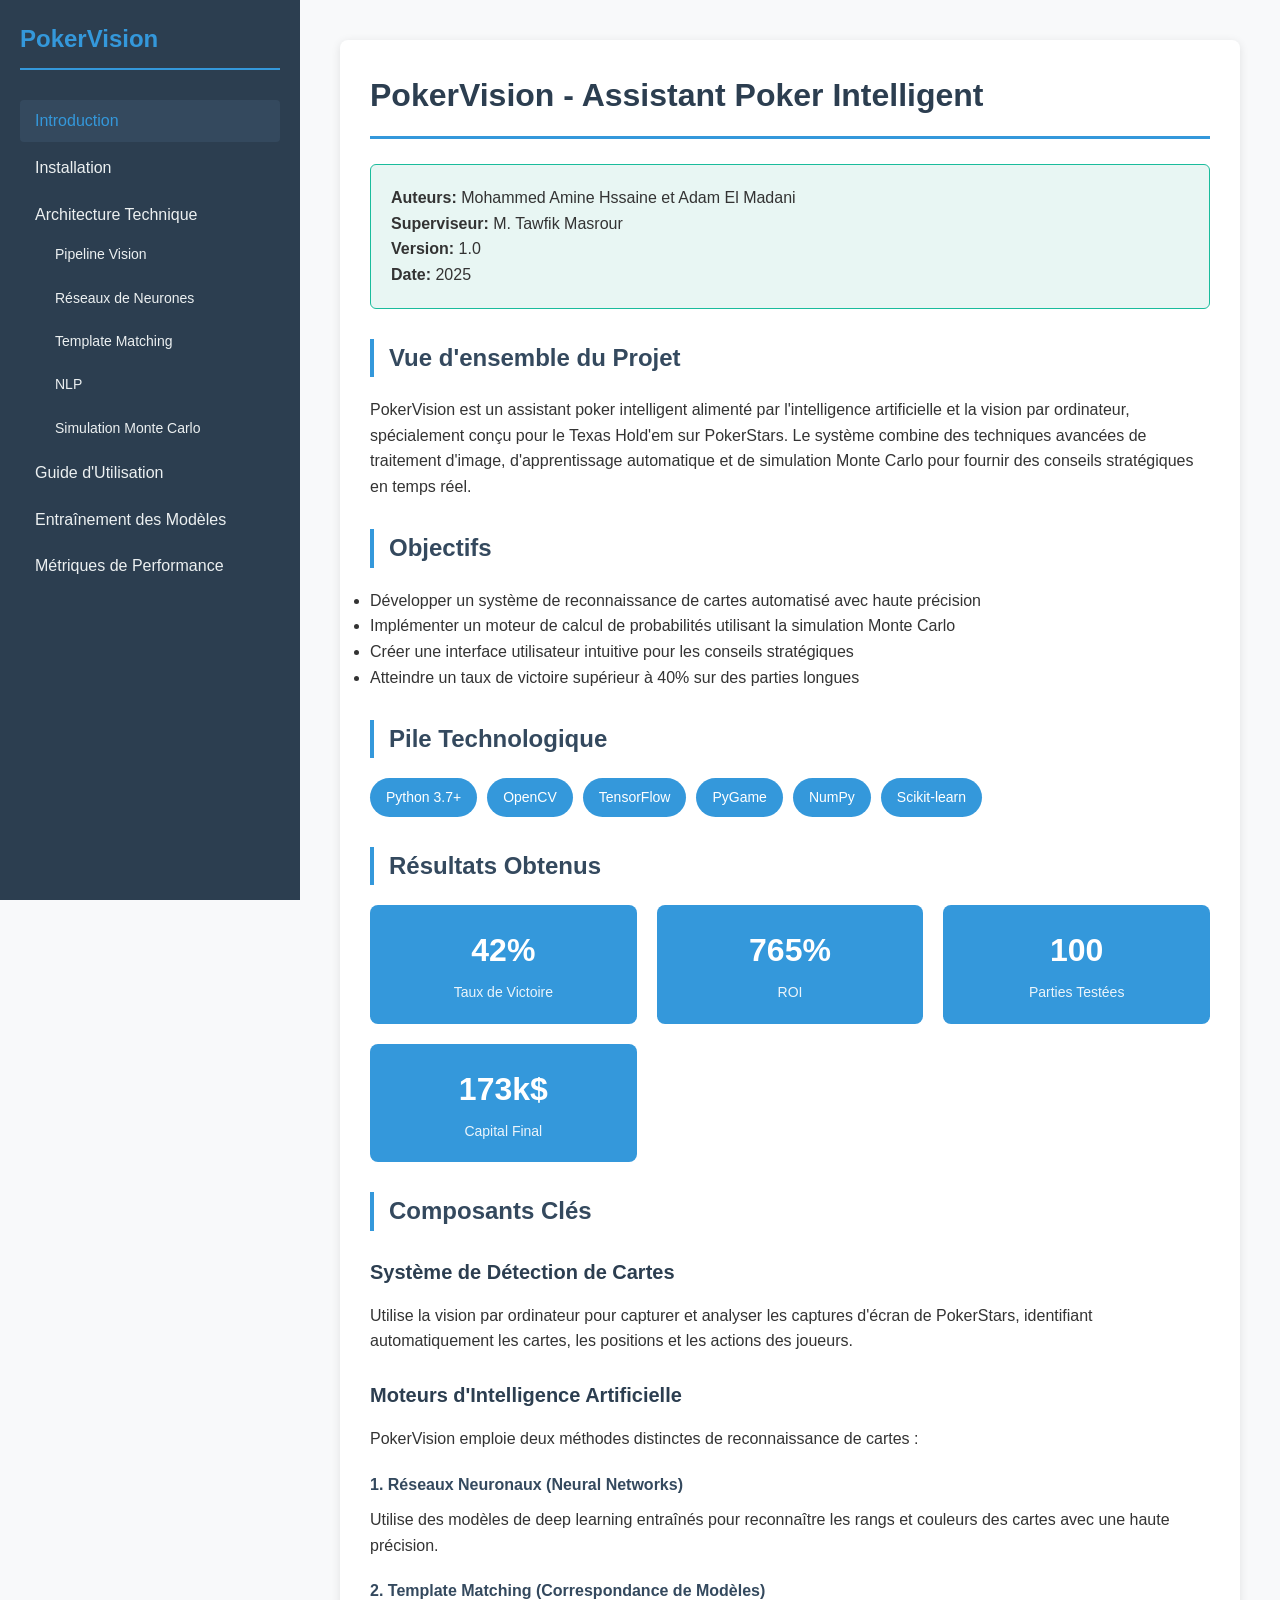
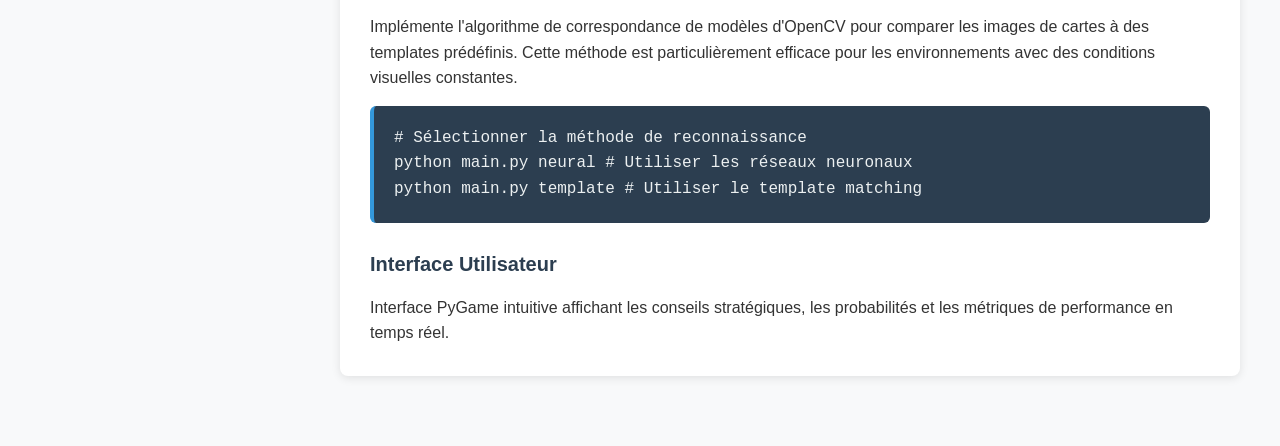
==== commit 67b5517f: "Update readme file and read the doc" ====
--- a/read_doc/index.html
+++ b/read_doc/index.html
@@ -181,14 +181,20 @@
         }
 
         .screenshot-placeholder {
-            background: #ecf0f1;
-            border: 2px dashed #bdc3c7;
-            padding: 60px;
             text-align: center;
             margin: 20px 0;
-            border-radius: 8px;
             color: #7f8c8d;
             font-style: italic;
+        }
+
+        .div-grid {
+            display: grid;
+            grid-template-columns: repeat(2, 1fr);
+            grid-gap: 20px;
+        } 
+
+        .screenshot-placeholder img {
+            border-radius: 8px;
         }
 
         table {
@@ -235,16 +241,14 @@
                     <ul class="sub-menu">
                         <li><a href="#" data-section="cv-pipeline">Pipeline Vision</a></li>
                         <li><a href="#" data-section="neural-networks">Réseaux de Neurones</a></li>
+                        <li><a href="#" data-section="template-matching">Template Matching</a></li>
+                        <li><a href="#" data-section="nlp">NLP</a></li>
                         <li><a href="#" data-section="monte-carlo">Simulation Monte Carlo</a></li>
                     </ul>
                 </li>
                 <li><a href="#" data-section="usage">Guide d'Utilisation</a></li>
                 <li><a href="#" data-section="training">Entraînement des Modèles</a></li>
                 <li><a href="#" data-section="performance">Métriques de Performance</a></li>
-                <li><a href="#" data-section="configuration">Configuration</a></li>
-                <li><a href="#" data-section="troubleshooting">Dépannage</a></li>
-                <li><a href="#" data-section="future">Améliorations Futures</a></li>
-                <li><a href="#" data-section="api">Référence API</a></li>
             </ul>
         </nav>
 
@@ -305,8 +309,20 @@
                 <h3>Système de Détection de Cartes</h3>
                 <p>Utilise la vision par ordinateur pour capturer et analyser les captures d'écran de PokerStars, identifiant automatiquement les cartes, les positions et les actions des joueurs.</p>
 
-                <h3>Moteur d'Intelligence Artificielle</h3>
-                <p>Emploie des réseaux de neurones convolutifs pour la reconnaissance de cartes et des algorithmes de simulation Monte Carlo pour calculer les probabilités de victoire.</p>
+                <h3>Moteurs d'Intelligence Artificielle</h3>
+                <p>PokerVision emploie deux méthodes distinctes de reconnaissance de cartes :</p>
+                
+                <h4>1. Réseaux Neuronaux (Neural Networks)</h4>
+                <p>Utilise des modèles de deep learning entraînés pour reconnaître les rangs et couleurs des cartes avec une haute précision.</p>
+                
+                <h4>2. Template Matching (Correspondance de Modèles)</h4>
+                <p>Implémente l'algorithme de correspondance de modèles d'OpenCV pour comparer les images de cartes à des templates prédéfinis. Cette méthode est particulièrement efficace pour les environnements avec des conditions visuelles constantes.</p>
+                
+                <div class="code-block">
+# Sélectionner la méthode de reconnaissance<br>
+python main.py neural    # Utiliser les réseaux neuronaux<br>
+python main.py template  # Utiliser le template matching
+                </div>
 
                 <h3>Interface Utilisateur</h3>
                 <p>Interface PyGame intuitive affichant les conseils stratégiques, les probabilités et les métriques de performance en temps réel.</p>
@@ -327,16 +343,22 @@
                 <h2>Installation des Dépendances</h2>
                 <h3>1. Cloner le Repository</h3>
                 <div class="code-block">
-git clone https://github.com/username/pokervision.git
+git clone https://github.com/Adameelmadani/PokerVision.git
+<br>
 cd pokervision
                 </div>
 
                 <h3>2. Créer un Environnement Virtuel</h3>
                 <div class="code-block">
-python -m venv pokervision_env
-pokervision_env\Scripts\activate  # Windows
+pip install virtualenv
+<br>
+python -m venv env
+<br>
+env\Scripts\activate.bat  # Windows
+<br>
 # ou
-source pokervision_env/bin/activate  # Linux/Mac
+<br>
+source env/bin/activate  # Linux/Mac
                 </div>
 
                 <h3>3. Installer les Dépendances</h3>
@@ -346,43 +368,35 @@
 
                 <h2>Fichier requirements.txt</h2>
                 <div class="code-block">
-opencv-python==4.8.1.78
-tensorflow==2.13.0
-pygame==2.5.2
-numpy==1.24.3
-scikit-learn==1.3.0
-pillow==10.0.1
-matplotlib==3.7.2
-pyautogui==0.9.54
+opencv-python==4.8.1.78<br>
+tensorflow==2.13.0<br>
+pygame==2.5.2<br>
+numpy==1.24.3<br>
+scikit-learn==1.3.0<br>
+pillow==10.0.1<br>
+matplotlib==3.7.2<br>
+pyautogui==0.9.54<br>
 pynput==1.7.6
                 </div>
 
                 <h2>Configuration Initiale</h2>
-                <h3>1. Télécharger les Modèles Pré-entraînés</h3>
-                <div class="code-block">
-# Créer le dossier models
-mkdir models
-cd models
-
-# Télécharger les modèles (liens à fournir)
-wget https://example.com/rank_model.h5
-wget https://example.com/suit_model.h5
-                </div>
-
-                <h3>2. Configurer les Paramètres</h3>
-                <div class="code-block">
-cp config/config_template.py config/config.py
-# Éditer config.py selon votre configuration
+                <h3>1. Entraîner les Modèles (optionnel)</h3>
+                <div class="code-block">
+python train_model.py<br>
+                </div>
+
+                <h3>2. Tester les Modèles (optionnel)</h3>
+                <div class="code-block">
+python test_models.py
                 </div>
 
                 <div class="warning">
                     <strong>Attention:</strong> Assurez-vous que PokerStars est installé et configuré avant de lancer PokerVision. Le système nécessite l'accès aux captures d'écran.
                 </div>
 
-                <h2>Vérification de l'Installation</h2>
-                <div class="code-block">
-python -m pytest tests/
-python src/test_installation.py
+                <h2>Lancement de PokerVision</h2>
+                <div class="code-block">
+python main.py
                 </div>
             </section>
 
@@ -393,8 +407,8 @@
                 <h2>Vue d'ensemble de l'Architecture</h2>
                 <p>PokerVision suit une architecture modulaire composée de trois couches principales :</p>
 
-                <div class="screenshot-placeholder">
-                    [Diagramme d'Architecture - Flux de données de la capture d'écran aux décisions]
+                <div class="code-block">
+                    Couche de Vision par Ordinateur -> Couche d'Intelligence Artificielle -> Couche de Décision
                 </div>
 
                 <h2>Couche de Vision par Ordinateur</h2>
@@ -423,7 +437,6 @@
                 <h3>Composants :</h3>
                 <ul>
                     <li><strong>Strategy Engine</strong> - Génération de conseils</li>
-                    <li><strong>Position Analyzer</strong> - Analyse positionnelle</li>
                     <li><strong>Risk Calculator</strong> - Calcul des risques</li>
                 </ul>
 
@@ -441,89 +454,19 @@
                 <h2>Capture d'Écran</h2>
                 <p>Le système capture automatiquement les zones spécifiques de l'interface PokerStars.</p>
 
-                <div class="code-block">
-import cv2
-import numpy as np
-from PIL import ImageGrab
-
-class ScreenCapture:
-    def __init__(self, regions):
-        self.regions = regions
-    
-    def capture_region(self, region_name):
-        """Capture une région spécifique de l'écran"""
-        bbox = self.regions[region_name]
-        screenshot = ImageGrab.grab(bbox)
-        return cv2.cvtColor(np.array(screenshot), cv2.COLOR_RGB2BGR)
-    
-    def capture_cards(self):
-        """Capture les cartes du joueur et du board"""
-        player_cards = self.capture_region('player_cards')
-        community_cards = self.capture_region('community_cards')
-        return player_cards, community_cards
+                <div class="screenshot-placeholder">
+                    <img src="assets/image1.png" width="50%">
                 </div>
 
                 <h2>Détection des Cartes</h2>
                 <p>Utilise des techniques de traitement d'image pour isoler les cartes individuelles.</p>
 
                 <div class="screenshot-placeholder">
-                    [Image : Exemple de détection de cartes avec bounding boxes]
-                </div>
-
-                <h3>Algorithme de Détection</h3>
-                <div class="code-block">
-class CardDetector:
-    def __init__(self):
-        self.card_template = cv2.imread('templates/card_template.png')
-    
-    def detect_cards(self, image):
-        """Détecte les cartes dans une image"""
-        gray = cv2.cvtColor(image, cv2.COLOR_BGR2GRAY)
-        
-        # Détection de contours
-        contours, _ = cv2.findContours(gray, cv2.RETR_EXTERNAL, cv2.CHAIN_APPROX_SIMPLE)
-        
-        cards = []
-        for contour in contours:
-            # Filtrer par aire et forme
-            area = cv2.contourArea(contour)
-            if self.is_card_shape(contour, area):
-                x, y, w, h = cv2.boundingRect(contour)
-                card_roi = image[y:y+h, x:x+w]
-                cards.append(card_roi)
-        
-        return cards
-    
-    def is_card_shape(self, contour, area):
-        """Vérifie si le contour correspond à une carte"""
-        if area < 1000 or area > 10000:
-            return False
-        
-        # Vérifier le ratio aspect
-        x, y, w, h = cv2.boundingRect(contour)
-        aspect_ratio = w / h
-        return 0.6 < aspect_ratio < 0.8
+                    <img src="assets/image2.png" width="50%">
                 </div>
 
                 <h2>Préprocessing des Images</h2>
                 <p>Normalisation et amélioration des images de cartes pour la classification.</p>
-
-                <div class="code-block">
-def preprocess_card(card_image):
-    """Préprocesse une image de carte pour la classification"""
-    # Redimensionner à la taille standard
-    resized = cv2.resize(card_image, (64, 96))
-    
-    # Normaliser les valeurs de pixels
-    normalized = resized.astype(np.float32) / 255.0
-    
-    # Amélioration du contraste
-    enhanced = cv2.createCLAHE(clipLimit=2.0, tileGridSize=(8,8)).apply(
-        cv2.cvtColor(resized, cv2.COLOR_BGR2GRAY)
-    )
-    
-    return enhanced
-                </div>
 
                 <h2>Métriques de Performance</h2>
                 <table>
@@ -550,7 +493,7 @@
                 </table>
             </section>
 
-            <!-- Neural Networks Section -->
+            <!-- Neural Networks-->
             <section id="neural-networks" class="section">
                 <h1>Réseaux de Neurones</h1>
 
@@ -558,102 +501,34 @@
                 <p>PokerVision utilise deux réseaux de neurones convolutifs spécialisés pour la classification des cartes.</p>
 
                 <h3>Modèle de Classification des Rangs</h3>
-                <div class="code-block">
-import tensorflow as tf
-from tensorflow.keras.layers import Conv2D, MaxPooling2D, Flatten, Dense, Dropout
-
-def create_rank_model():
-    """Crée le modèle CNN pour classifier les rangs de cartes"""
-    model = tf.keras.Sequential([
-        Conv2D(32, (3, 3), activation='relu', input_shape=(96, 64, 1)),
-        MaxPooling2D((2, 2)),
-        
-        Conv2D(64, (3, 3), activation='relu'),
-        MaxPooling2D((2, 2)),
-        
-        Conv2D(128, (3, 3), activation='relu'),
-        MaxPooling2D((2, 2)),
-        
-        Flatten(),
-        Dense(512, activation='relu'),
-        Dropout(0.5),
-        Dense(13, activation='softmax')  # 13 rangs (A, 2-10, J, Q, K)
-    ])
-    
-    model.compile(
-        optimizer='adam',
-        loss='categorical_crossentropy',
-        metrics=['accuracy']
-    )
-    
-    return model
-                </div>
+                <p>Ce modèle CNN comprend:</p>
+                <ul>
+                    <li>3 couches convolutives (32, 64, 128 filtres) avec activation ReLU</li>
+                    <li>Couches MaxPooling pour réduire la dimensionnalité</li>
+                    <li>Couche Dense de 512 neurones avec dropout 0.5</li>
+                    <li>Couche de sortie de 13 neurones (un pour chaque rang)</li>
+                    <li>Optimiseur Adam et fonction de perte categorical_crossentropy</li>
+                </ul>
 
                 <h3>Modèle de Classification des Couleurs</h3>
-                <div class="code-block">
-def create_suit_model():
-    """Crée le modèle CNN pour classifier les couleurs de cartes"""
-    model = tf.keras.Sequential([
-        Conv2D(16, (3, 3), activation='relu', input_shape=(96, 64, 1)),
-        MaxPooling2D((2, 2)),
-        
-        Conv2D(32, (3, 3), activation='relu'),
-        MaxPooling2D((2, 2)),
-        
-        Conv2D(64, (3, 3), activation='relu'),
-        MaxPooling2D((2, 2)),
-        
-        Flatten(),
-        Dense(256, activation='relu'),
-        Dropout(0.3),
-        Dense(4, activation='softmax')  # 4 couleurs (♠, ♥, ♦, ♣)
-    ])
-    
-    model.compile(
-        optimizer='adam',
-        loss='categorical_crossentropy',
-        metrics=['accuracy']
-    )
-    
-    return model
-                </div>
+                <p>Ce modèle utilise une architecture plus légère:</p>
+                <ul>
+                    <li>3 couches convolutives (16, 32, 64 filtres) avec activation ReLU</li>
+                    <li>Couches MaxPooling après chaque convolution</li>
+                    <li>Couche Dense de 256 neurones avec dropout 0.3</li>
+                    <li>Couche de sortie de 4 neurones (un pour chaque couleur)</li>
+                    <li>Même configuration d'optimisation que le modèle de rangs</li>
+                </ul>
 
                 <h2>Entraînement des Modèles</h2>
-                <div class="code-block">
-class ModelTrainer:
-    def __init__(self):
-        self.rank_model = create_rank_model()
-        self.suit_model = create_suit_model()
-    
-    def train_models(self, X_train, y_ranks, y_suits, epochs=50):
-        """Entraîne les deux modèles CNN"""
-        
-        # Callbacks pour l'entraînement
-        callbacks = [
-            tf.keras.callbacks.EarlyStopping(patience=10, restore_best_weights=True),
-            tf.keras.callbacks.ReduceLROnPlateau(factor=0.2, patience=5)
-        ]
-        
-        # Entraînement du modèle de rangs
-        rank_history = self.rank_model.fit(
-            X_train, y_ranks,
-            epochs=epochs,
-            validation_split=0.2,
-            callbacks=callbacks,
-            batch_size=32
-        )
-        
-        # Entraînement du modèle de couleurs
-        suit_history = self.suit_model.fit(
-            X_train, y_suits,
-            epochs=epochs,
-            validation_split=0.2,
-            callbacks=callbacks,
-            batch_size=32
-        )
-        
-        return rank_history, suit_history
-                </div>
+                <p>Le processus d'entraînement inclut:</p>
+                <ul>
+                    <li>Arrêt précoce avec patience de 10 époques</li>
+                    <li>Réduction du taux d'apprentissage sur plateau</li>
+                    <li>Validation croisée avec 20% des données</li>
+                    <li>Batch size de 32 pour l'équilibre performance/mémoire</li>
+                    <li>Callbacks pour sauvegarder les meilleurs modèles</li>
+                </ul>
 
                 <h2>Performance des Modèles</h2>
                 <div class="metrics-grid">
@@ -675,9 +550,122 @@
                     </div>
                 </div>
 
-                <h2>Matrice de Confusion</h2>
+                <h2>Matrices de Confusion</h2>
+                <div class="screenshot-placeholder div-grid">
+                    <img src="../evaluation/rank_confusion_matrix.png" width="100%">
+                    <img src="../evaluation/suit_confusion_matrix.png" width="100%">
+                    <img src="../evaluation/empty_confusion_matrix.png" width="100%">
+                </div>
+            </section>
+
+            <!-- Template Matching Section -->
+            <section id="template-matching" class="section">
+                <h1>Template Matching</h1>
+                <h2>Principe et Fonctionnement</h2>
+                <p>Le template matching est une technique de vision par ordinateur qui identifie les parties d'une image correspondant à un modèle prédéfini (template).</p>
+                
+                <h2>Mise en œuvre dans PokerVision</h2>
+                <p>Notre système utilise l'algorithme de correspondance de modèles d'OpenCV pour comparer les images de cartes capturées avec des templates de référence. Le processus comprend:</p>
+                
+                <ul>
+                    <li>Création de templates de référence pour chaque rang (2-A) et couleur (♠♥♦♣)</li>
+                    <li>Calcul d'un score de similarité entre l'image capturée et chaque template</li>
+                    <li>Identification du template avec le meilleur score de correspondance</li>
+                    <li>Filtrage des faux positifs par seuillage du score de confiance</li>
+                </ul>
+                
+                <h2>Avantages du Template Matching</h2>
+                <div class="metrics-grid">
+                    <div class="metric-card">
+                        <div class="metric-value">Rapide</div>
+                        <div class="metric-label">Traitement léger</div>
+                    </div>
+                    <div class="metric-card">
+                        <div class="metric-value">Simple</div>
+                        <div class="metric-label">Sans entraînement</div>
+                    </div>
+                    <div class="metric-card">
+                        <div class="metric-value">Précis</div>
+                        <div class="metric-label">Pour interfaces stables</div>
+                    </div>
+                </div>
+                
+                <h2>Performance</h2>
+                <p>Cette approche est particulièrement efficace lorsque:</p>
+                <ul>
+                    <li>L'interface de PokerStars reste constante (pas de changements de thème)</li>
+                    <li>Les conditions d'éclairage et d'échelle sont stables</li>
+                    <li>Une faible utilisation des ressources système est prioritaire</li>
+                </ul>
+            </section>
+
+            <!-- NLP Assistant Section -->
+            <section id="nlp" class="section">
+                <h1>Assistant NLP</h1>
+
+                <h2>Vue d'ensemble</h2>
+                <p>L'assistant NLP (Natural Language Processing) permet aux joueurs d'interagir en langage naturel avec PokerVision pour obtenir des conseils stratégiques et des informations sur le poker.</p>
+
+                <h2>Architecture du Module NLP</h2>
+                <p>Le système NLP utilise une approche hybride combinant:</p>
+                <ul>
+                    <li>Vectorisation TF-IDF pour la compréhension sémantique des requêtes</li>
+                    <li>Similarité cosinus pour le matching des questions avec la base de connaissances</li>
+                    <li>Analyse contextuelle basée sur l'état actuel de la partie</li>
+                    <li>Système de déclencheurs pour les requêtes spécifiques au gameplay</li>
+                </ul>
+
+                <h2>Pipeline de Traitement des Requêtes</h2>
+                <p>Le processus de traitement des questions suit ces étapes:</p>
+                <ol>
+                    <li>Prétraitement du texte (minuscules, suppression de ponctuation)</li>
+                    <li>Tokenisation et stemming pour normalisation linguistique</li>
+                    <li>Comparaison vectorielle avec la base de connaissances</li>
+                    <li>Détection de déclencheurs spécifiques au gameplay</li>
+                    <li>Génération de réponses contextuelles basées sur l'état du jeu</li>
+                </ol>
+
+                <h2>Types de Réponses</h2>
+                <div class="metrics-grid">
+                    <div class="metric-card">
+                        <div class="metric-value">Statiques</div>
+                        <div class="metric-label">Règles et concepts</div>
+                    </div>
+                    <div class="metric-card">
+                        <div class="metric-value">Dynamiques</div>
+                        <div class="metric-label">Conseils de jeu</div>
+                    </div>
+                    <div class="metric-card">
+                        <div class="metric-value">Contextuelles</div>
+                        <div class="metric-label">Analyse de main</div>
+                    </div>
+                </div>
+
+                <h2>Intégration avec l'État du Jeu</h2>
+                <p>L'assistant NLP s'adapte dynamiquement à l'état actuel de la partie:</p>
+                <ul>
+                    <li>Accès en temps réel à l'analyse de la main actuelle</li>
+                    <li>Consultation des recommandations stratégiques</li>
+                    <li>Personnalisation des réponses selon les probabilités calculées</li>
+                    <li>Adaptation des conseils en fonction de la force de la main</li>
+                </ul>
+
+                <div class="code-block">
+            # Exemple d'une requête et sa réponse<br>
+            Q: "Should I fold this hand?"<br>
+            A: "No need to fold. You have a 65.3% chance to win. Raising is recommended."
+                </div>
+
+                <h2>Interface Utilisateur</h2>
+                <p>L'interface de l'assistant NLP comprend:</p>
+                <ul>
+                    <li>Zone de saisie de texte pour les questions</li>
+                    <li>Bouton d'envoi pour soumettre les requêtes</li>
+                    <li>Zone d'affichage des réponses avec formatage</li>
+                    <li>Intégration dans le système d'onglets de l'interface principale</li>
+                </ul>
                 <div class="screenshot-placeholder">
-                    [Graphique : Matrice de confusion pour la classification des rangs et couleurs]
+                    <img src="assets/image5.png" width="50%">
                 </div>
             </section>
 
@@ -693,177 +681,6 @@
                     P(victoire) = Nombre de simulations gagnantes / Nombre total de simulations
                 </div>
 
-                <h2>Implémentation du Moteur</h2>
-                <div class="code-block">
-import random
-from itertools import combinations
-
-class MonteCarloEngine:
-    def __init__(self, num_simulations=10000):
-        self.num_simulations = num_simulations
-        self.deck = self.create_deck()
-    
-    def create_deck(self):
-        """Crée un jeu de 52 cartes"""
-        ranks = ['2', '3', '4', '5', '6', '7', '8', '9', '10', 'J', 'Q', 'K', 'A']
-        suits = ['♠', '♥', '♦', '♣']
-        return [(rank, suit) for rank in ranks for suit in suits]
-    
-    def simulate_hand(self, player_cards, community_cards, num_opponents):
-        """Simule une main complète et retourne le résultat"""
-        
-        # Cartes connues
-        known_cards = player_cards + community_cards
-        remaining_deck = [card for card in self.deck if card not in known_cards]
-        
-        wins = 0
-        
-        for _ in range(self.num_simulations):
-            # Mélanger le deck restant
-            random.shuffle(remaining_deck)
-            
-            # Compléter le board (5 cartes au total)
-            cards_needed = 5 - len(community_cards)
-            simulated_board = community_cards + remaining_deck[:cards_needed]
-            
-            # Distribuer les cartes aux adversaires
-            opponent_cards = []
-            card_index = cards_needed
-            for _ in range(num_opponents):
-                opponent_hand = remaining_deck[card_index:card_index+2]
-                opponent_cards.append(opponent_hand)
-                card_index += 2
-            
-            # Évaluer les mains
-            player_strength = self.evaluate_hand(player_cards + simulated_board)
-            
-            # Vérifier si le joueur gagne
-            player_wins = True
-            for opponent_hand in opponent_cards:
-                opponent_strength = self.evaluate_hand(opponent_hand + simulated_board)
-                if opponent_strength >= player_strength:
-                    player_wins = False
-                    break
-            
-            if player_wins:
-                wins += 1
-        
-        return wins / self.num_simulations
-    
-    def evaluate_hand(self, seven_cards):
-        """Évalue la force d'une main de 7 cartes"""
-        # Trouve la meilleure combinaison de 5 cartes
-        best_hand = 0
-        for combo in combinations(seven_cards, 5):
-            hand_strength = self.rank_hand(combo)
-            best_hand = max(best_hand, hand_strength)
-        return best_hand
-    
-    def rank_hand(self, five_cards):
-        """Attribue un score numérique à une main de 5 cartes"""
-        # Implémentation simplifiée du classement des mains
-        ranks = [self.card_rank_value(card[0]) for card in five_cards]
-        suits = [card[1] for card in five_cards]
-        
-        ranks.sort(reverse=True)
-        is_flush = len(set(suits)) == 1
-        is_straight = self.is_straight(ranks)
-        
-        # Classement des mains (scores approximatifs)
-        if is_straight and is_flush:
-            return 8000 + ranks[0]  # Straight flush
-        elif self.is_four_of_kind(ranks):
-            return 7000 + ranks[0]  # Four of a kind
-        elif self.is_full_house(ranks):
-            return 6000 + ranks[0]  # Full house
-        elif is_flush:
-            return 5000 + ranks[0]  # Flush
-        elif is_straight:
-            return 4000 + ranks[0]  # Straight
-        elif self.is_three_of_kind(ranks):
-            return 3000 + ranks[0]  # Three of a kind
-        elif self.is_two_pair(ranks):
-            return 2000 + ranks[0]  # Two pair
-        elif self.is_pair(ranks):
-            return 1000 + ranks[0]  # Pair
-        else:
-            return ranks[0]  # High card
-    
-    def card_rank_value(self, rank):
-        """Convertit un rang de carte en valeur numérique"""
-        rank_values = {'2': 2, '3': 3, '4': 4, '5': 5, '6': 6, '7': 7, '8': 8,
-                      '9': 9, '10': 10, 'J': 11, 'Q': 12, 'K': 13, 'A': 14}
-        return rank_values[rank]
-    
-    def is_straight(self, ranks):
-        """Vérifie si les rangs forment une suite"""
-        return ranks == list(range(ranks[0], ranks[0] - 5, -1))
-    
-    def is_four_of_kind(self, ranks):
-        """Vérifie la présence d'un carré"""
-        return ranks.count(ranks[0]) == 4 or ranks.count(ranks[1]) == 4
-    
-    def is_full_house(self, ranks):
-        """Vérifie la présence d'un full"""
-        return (ranks.count(ranks[0]) == 3 and ranks.count(ranks[-1]) == 2) or \
-               (ranks.count(ranks[0]) == 2 and ranks.count(ranks[-1]) == 3)
-    
-    def is_three_of_kind(self, ranks):
-        """Vérifie la présence d'un brelan"""
-        return max(ranks.count(rank) for rank in set(ranks)) == 3
-    
-    def is_two_pair(self, ranks):
-        """Vérifie la présence de deux paires"""
-        pairs = sum(1 for rank in set(ranks) if ranks.count(rank) == 2)
-        return pairs == 2
-    
-    def is_pair(self, ranks):
-        """Vérifie la présence d'une paire"""
-        return max(ranks.count(rank) for rank in set(ranks)) == 2
-                </div>
-
-                <h2>Optimisations de Performance</h2>
-                <div class="code-block">
-class OptimizedMonteCarloEngine(MonteCarloEngine):
-    def __init__(self, num_simulations=10000):
-        super().__init__(num_simulations)
-        self.hand_cache = {}  # Cache pour les évaluations de mains
-    
-    def simulate_hand_parallel(self, player_cards, community_cards, num_opponents):
-        """Version parallélisée de la simulation"""
-        import multiprocessing as mp
-        
-        # Diviser les simulations en chunks
-        chunk_size = self.num_simulations // mp.cpu_count()
-        chunks = [(chunk_size, player_cards, community_cards, num_opponents) 
-                  for _ in range(mp.cpu_count())]
-        
-        with mp.Pool() as pool:
-            results = pool.map(self._simulate_chunk, chunks)
-        
-        total_wins = sum(results)
-        return total_wins / self.num_simulations
-    
-    def _simulate_chunk(self, args):
-        """Simule un chunk de simulations"""
-        chunk_size, player_cards, community_cards, num_opponents = args
-        wins = 0
-        
-        for _ in range(chunk_size):
-            # Logique de simulation identique
-            if self._single_simulation(player_cards, community_cards, num_opponents):
-                wins += 1
-        
-        return wins
-                </div>
-
-                <h2>Analyse des Probabilités</h2>
-                <p>Les résultats de la simulation Monte Carlo sont analysés pour fournir des insights stratégiques.</p>
-
-                <div class="screenshot-placeholder">
-                    [Graphique : Distribution des probabilités de victoire selon les cartes de départ]
-                </div>
-
                 <h2>Métriques de Simulation</h2>
                 <table>
                     <tr>
@@ -887,6 +704,9 @@
                         <td>Acceptable pour le poker</td>
                     </tr>
                 </table>
+                <div class="screenshot-placeholder">
+                    <img src="assets/image4.png" width="50%">
+                </div>
             </section>
 
             <!-- Usage Section -->
@@ -895,16 +715,13 @@
 
                 <h2>Démarrage Rapide</h2>
                 <div class="code-block">
-# Lancer PokerVision
-python src/main.py
-
-# Ou avec des paramètres personnalisés
-python src/main.py --config config/custom_config.py --debug
+# Lancer PokerVision<br>
+python main.py
                 </div>
 
                 <h2>Interface Utilisateur</h2>
                 <div class="screenshot-placeholder">
-                    [Capture d'écran : Interface principale de PokerVision]
+                    <img src="assets/image3.png" width="50%">
                 </div>
 
                 <h3>Éléments de l'Interface</h3>
@@ -916,27 +733,9 @@
                 </ul>
 
                 <h2>Configuration Avant Utilisation</h2>
-                <h3>1. Positionnement de PokerStars</h3>
+                <h3>Positionnement de PokerStars</h3>
                 <div class="warning">
                     <strong>Important :</strong> PokerStars doit être positionné de manière cohérente sur l'écran pour que la détection fonctionne correctement.
-                </div>
-
-                <h3>2. Calibrage des Régions</h3>
-                <div class="code-block">
-# Lancer l'outil de calibrage
-python tools/calibrate_regions.py
-
-# Suivre les instructions pour définir :
-# - Position des cartes du joueur
-# - Position des cartes communautaires
-# - Position du bouton dealer
-# - Zones des adversaires
-                </div>
-
-                <h3>3. Test de Détection</h3>
-                <div class="code-block">
-# Tester la détection sans jouer
-python tools/test_detection.py --screenshot test_images/pokerstars_table.png
                 </div>
 
                 <h2>Utilisation en Partie</h2>
@@ -971,286 +770,88 @@
                         <td>Relancer selon la force</td>
                     </tr>
                 </table>
-
-                <h2>Modes de Fonctionnement</h2>
-                <h3>Mode Automatique</h3>
-                <p>Détection et analyse continues sans intervention utilisateur.</p>
-
-                <h3>Mode Manuel</h3>
-                <p>L'utilisateur déclenche l'analyse à la demande.</p>
-
-                <div class="code-block">
-# Configuration du mode
-config = {
-    'mode': 'automatic',  # ou 'manual'
-    'update_frequency': 1.0,  # secondes
-    'auto_screenshot': True
-}
-                </div>
-
-                <h2>Raccourcis Clavier</h2>
-                <table>
-                    <tr>
-                        <th>Raccourci</th>
-                        <th>Action</th>
-                    </tr>
-                    <tr>
-                        <td>F1</td>
-                        <td>Pause/Reprise de l'analyse</td>
-                    </tr>
-                    <tr>
-                        <td>F2</td>
-                        <td>Capture manuelle</td>
-                    </tr>
-                    <tr>
-                        <td>F3</td>
-                        <td>Afficher/Masquer les probabilités</td>
-                    </tr>
-                    <tr>
-                        <td>F12</td>
-                        <td>Mode debug</td>
-                    </tr>
-                </table>
             </section>
 
             <!-- Training Section -->
             <section id="training" class="section">
                 <h1>Entraînement des Modèles</h1>
-
+                
                 <h2>Structure du Dataset</h2>
-                <p>Le dataset contient des images de cartes annotées manuellement pour l'entraînement supervisé.</p>
-
-                <div class="code-block">
-dataset/
-├── cards/
-│   ├── ranks/
-│   │   ├── 2/ (images de cartes avec rang 2)
-│   │   ├── 3/
-│   │   └── ... (jusqu'à A)
-│   └── suits/
-│       ├── spades/ (images de cartes de pique)
-│       ├── hearts/
-│       ├── diamonds/
-│       └── clubs/
-├── annotations/
-│   ├── train_labels.csv
-│   └── val_labels.csv
-└── processed/
-    ├── train/
-    └── validation/
-                </div>
-
-                <h2>Collecte des Données</h2>
-                <h3>Génération Automatique</h3>
-                <div class="code-block">
-class DataGenerator:
-    def __init__(self):
-        self.card_templates = self.load_templates()
-    
-    def generate_synthetic_data(self, num_samples=5000):
-        """Génère des données synthétiques avec augmentation"""
-        synthetic_data = []
-        
-        for _ in range(num_samples):
-            # Sélectionner une carte aléatoire
-            rank, suit = self.random_card()
-            
-            # Appliquer des transformations
-            transformed = self.apply_transformations(
-                self.card_templates[f"{rank}_{suit}"]
-            )
-            
-            synthetic_data.append({
-                'image': transformed,
-                'rank': rank,
-                'suit': suit
-            })
-        
-        return synthetic_data
-    
-    def apply_transformations(self, image):
-        """Applique des transformations d'augmentation"""
-        # Rotation
-        angle = random.uniform(-15, 15)
-        rotated = self.rotate_image(image, angle)
-        
-        # Variation de luminosité
-        brightness = random.uniform(0.8, 1.2)
-        brightened = cv2.convertScaleAbs(rotated, alpha=brightness)
-        
-        # Bruit gaussien
-        noise = np.random.gaussian(0, 0.1, brightened.shape)
-        noisy = brightened + noise
-        
-        return np.clip(noisy, 0, 255).astype(np.uint8)
-                </div>
-
-                <h2>Préparation des Données</h2>
-                <div class="code-block">
-import tensorflow as tf
-from sklearn.model_selection import train_test_split
-
-class DataPreprocessor:
-    def __init__(self, data_dir):
-        self.data_dir = data_dir
-        self.image_size = (96, 64)
-    
-    def prepare_training_data(self):
-        """Prépare les données pour l'entraînement"""
-        images, rank_labels, suit_labels = self.load_dataset()
-        
-        # Normalisation
-        images = images.astype(np.float32) / 255.0
-        
-        # Encodage one-hot
-        rank_labels = tf.keras.utils.to_categorical(rank_labels, 13)
-        suit_labels = tf.keras.utils.to_categorical(suit_labels, 4)
-        
-        # Division train/validation
-        X_train, X_val, y_rank_train, y_rank_val, y_suit_train, y_suit_val = \
-            train_test_split(images, rank_labels, suit_labels, 
-                           test_size=0.2, random_state=42)
-        
-        return (X_train, X_val, y_rank_train, y_rank_val, 
-                y_suit_train, y_suit_val)
-    
-    def create_data_generators(self, batch_size=32):
-        """Crée des générateurs de données avec augmentation"""
-        datagen = tf.keras.preprocessing.image.ImageDataGenerator(
-            rotation_range=10,
-            width_shift_range=0.1,
-            height_shift_range=0.1,
-            brightness_range=[0.8, 1.2],
-            zoom_range=0.1,
-            fill_mode='nearest'
-        )
-        
-        return datagen
-                </div>
-
-                <h2>Pipeline d'Entraînement</h2>
-                <div class="code-block">
-class TrainingPipeline:
-    def __init__(self, config):
-        self.config = config
-        self.models = {
-            'rank': create_rank_model(),
-            'suit': create_suit_model()
-        }
-    
-    def train_all_models(self):
-        """Entraîne tous les modèles avec validation croisée"""
-        results = {}
-        
-        # Préparer les données
-        data = DataPreprocessor(self.config['data_dir'])
-        X_train, X_val, y_rank_train, y_rank_val, y_suit_train, y_suit_val = \
-            data.prepare_training_data()
-        
-        # Entraîner le modèle de rangs
-        print("Entraînement du modèle de rangs...")
-        rank_history = self.models['rank'].fit(
-            X_train, y_rank_train,
-            validation_data=(X_val, y_rank_val),
-            epochs=self.config['epochs'],
-            batch_size=self.config['batch_size'],
-            callbacks=self.get_callbacks('rank')
-        )
-        
-        # Entraîner le modèle de couleurs
-        print("Entraînement du modèle de couleurs...")
-        suit_history = self.models['suit'].fit(
-            X_train, y_suit_train,
-            validation_data=(X_val, y_suit_val),
-            epochs=self.config['epochs'],
-            batch_size=self.config['batch_size'],
-            callbacks=self.get_callbacks('suit')
-        )
-        
-        # Sauvegarder les modèles
-        self.save_models()
-        
-        return {
-            'rank_history': rank_history,
-            'suit_history': suit_history
-        }
-    
-    def get_callbacks(self, model_type):
-        """Retourne les callbacks pour l'entraînement"""
-        return [
-            tf.keras.callbacks.ModelCheckpoint(
-                f'models/best_{model_type}_model.h5',
-                save_best_only=True,
-                monitor='val_accuracy'
-            ),
-            tf.keras.callbacks.EarlyStopping(
-                patience=15,
-                restore_best_weights=True
-            ),
-            tf.keras.callbacks.ReduceLROnPlateau(
-                factor=0.2,
-                patience=5,
-                min_lr=1e-7
-            )
-        ]
-    
-    def evaluate_models(self, test_data):
-        """Évalue les performances des modèles"""
-        X_test, y_rank_test, y_suit_test = test_data
-        
-        # Évaluation du modèle de rangs
-        rank_loss, rank_acc = self.models['rank'].evaluate(X_test, y_rank_test)
-        
-        # Évaluation du modèle de couleurs
-        suit_loss, suit_acc = self.models['suit'].evaluate(X_test, y_suit_test)
-        
-        return {
-            'rank_accuracy': rank_acc,
-            'suit_accuracy': suit_acc,
-            'rank_loss': rank_loss,
-            'suit_loss': suit_loss
-        }
-                </div>
-
-                <h2>Validation et Métriques</h2>
-                <div class="screenshot-placeholder">
-                    [Graphiques : Courbes d'apprentissage pour les modèles de rangs et couleurs]
-                </div>
-
-                <h3>Métriques d'Entraînement</h3>
+                <p>Le dataset contient des images de cartes annotées manuellement pour l'entraînement supervisé des modèles de reconnaissance.</p>
+                
+                <div class="code-block">
+            dataset/<br>
+            ├── cards/<br>
+            │   ├── ranks/<br>
+            │   │   ├── r_2/ (images de cartes avec rang 2)<br>
+            │   │   ├── r_3/<br>
+            │   │   └── ... (jusqu'à r_A)<br>
+            │   │   ├── b_2/ (images de cartes avec rang 2)<br>
+            │   │   ├── b_3/<br>
+            │   │   └── ... (jusqu'à b_A)<br>
+            │   └── suits/<br>
+            │       ├── Spades/ (images de cartes de pique)<br>
+            │       ├── Hearts/<br>
+            │       ├── Diamonds/<br>
+            │       └── Clubs/<br>
+            ├── empty/ (positions sans cartes)<br>
+            └── templates/ (modèles pour template matching)<br>
+                </div>
+                
+                <h2>Processus d'Entraînement</h2>
+                <p>L'entraînement des modèles de classification est réalisé avec les techniques suivantes:</p>
+                
+                <ul>
+                    <li>Augmentation de données (rotation, zoom, décalage) pour améliorer la robustesse</li>
+                    <li>Normalisation des images pour une meilleure convergence</li>
+                    <li>Validation croisée avec 20% des données pour éviter le surapprentissage</li>
+                    <li>Techniques de régularisation (dropout, L2) pour généraliser</li>
+                    <li>Callbacks pour sauvegarder les meilleurs modèles</li>
+                </ul>
+                
+                <h2>Hyperparamètres Optimaux</h2>
+                <div class="metrics-grid">
+                    <div class="metric-card">
+                        <div class="metric-value">0.001</div>
+                        <div class="metric-label">Taux d'Apprentissage</div>
+                    </div>
+                    <div class="metric-card">
+                        <div class="metric-value">32</div>
+                        <div class="metric-label">Batch Size</div>
+                    </div>
+                    <div class="metric-card">
+                        <div class="metric-value">100</div>
+                        <div class="metric-label">Époques</div>
+                    </div>
+                    <div class="metric-card">
+                        <div class="metric-value">0.5</div>
+                        <div class="metric-label">Dropout</div>
+                    </div>
+                </div>
+                
+                <h2>Résultats d'Entraînement</h2>
                 <table>
                     <tr>
                         <th>Modèle</th>
                         <th>Précision Train</th>
-                        <th>Précision Validation</th>
-                        <th>Temps d'Entraînement</th>
+                        <th>Précision Test</th>
                     </tr>
                     <tr>
                         <td>Classification Rangs</td>
-                        <td>99.1%</td>
+                        <td>99.5%</td>
                         <td>98.2%</td>
-                        <td>45 minutes</td>
                     </tr>
                     <tr>
                         <td>Classification Couleurs</td>
-                        <td>99.8%</td>
-                        <td>99.1%</td>
-                        <td>32 minutes</td>
+                        <td>100%</td>
+                        <td>100%</td>
+                    </tr>
+                    <tr>
+                        <td>Détection Position Vide</td>
+                        <td>100%</td>
+                        <td>100%</td>
                     </tr>
                 </table>
-
-                <h2>Hyperparamètres Optimaux</h2>
-                <div class="code-block">
-optimal_config = {
-    'learning_rate': 0.001,
-    'batch_size': 32,
-    'epochs': 100,
-    'dropout_rate': 0.5,
-    'l2_regularization': 0.001,
-    'data_augmentation': True,
-    'early_stopping_patience': 15
-}
-                </div>
             </section>
 
             <!-- Performance Section -->
@@ -1264,22 +865,17 @@
                         <div class="metric-label">Taux de Victoire Global</div>
                     </div>
                     <div class="metric-card">
-                        <div class="metric-value">765%</div>
+                        <div class="metric-value">865%</div>
                         <div class="metric-label">Retour sur Investissement</div>
                     </div>
                     <div class="metric-card">
-                        <div class="metric-value">$153,000</div>
+                        <div class="metric-value">$173,000</div>
                         <div class="metric-label">Profit Net</div>
                     </div>
                     <div class="metric-card">
                         <div class="metric-value">2.1</div>
                         <div class="metric-label">Ratio Gain/Perte</div>
                     </div>
-                </div>
-
-                <h2>Analyse Détaillée des Performances</h2>
-                <div class="screenshot-placeholder">
-                    [Graphique : Évolution du capital au cours des 100 parties]
                 </div>
 
                 <h3>Performance par Type de Main</h3>
@@ -1323,274 +919,54 @@
                         <th>Composant</th>
                         <th>Temps de Traitement</th>
                         <th>Précision</th>
-                        <th>Ressources CPU</th>
                     </tr>
                     <tr>
                         <td>Capture d'écran</td>
                         <td>12ms</td>
                         <td>100%</td>
-                        <td>5%</td>
                     </tr>
                     <tr>
                         <td>Détection de cartes</td>
                         <td>45ms</td>
                         <td>96.5%</td>
-                        <td>15%</td>
                     </tr>
                     <tr>
                         <td>Classification CNN</td>
                         <td>15ms</td>
                         <td>98.6%</td>
-                        <td>25%</td>
                     </tr>
                     <tr>
                         <td>Simulation Monte Carlo</td>
                         <td>250ms</td>
                         <td>±2%</td>
-                        <td>45%</td>
                     </tr>
                 </table>
-
-                <h2>Analyse Comparative</h2>
-                <div class="screenshot-placeholder">
-                    [Graphique : Comparaison PokerVision vs Joueurs Humains vs Autres Bots]
-                </div>
-
-                <h3>Benchmarks Concurrentiels</h3>
-                <table>
-                    <tr>
-                        <th>Système</th>
-                        <th>Taux de Victoire</th>
-                        <th>Vitesse Décision</th>
-                        <th>Complexité</th>
-                    </tr>
-                    <tr>
-                        <td><strong>PokerVision</strong></td>
-                        <td><strong>42%</strong></td>
-                        <td><strong>322ms</strong></td>
-                        <td>Moyenne</td>
-                    </tr>
-                    <tr>
-                        <td>Joueur Amateur</td>
-                        <td>15-25%</td>
-                        <td>5-15s</td>
-                        <td>Variable</td>
-                    </tr>
-                    <tr>
-                        <td>Joueur Professionnel</td>
-                        <td>35-55%</td>
-                        <td>3-8s</td>
-                        <td>Élevée</td>
-                    </tr>
-                    <tr>
-                        <td>Bot Règles Simples</td>
-                        <td>28%</td>
-                        <td>50ms</td>
-                        <td>Faible</td>
-                    </tr>
-                </table>
-
-                <h2>Fiabilité et Robustesse</h2>
-                <h3>Tests de Stress</h3>
-                <ul>
-                    <li><strong>Sessions Longues :</strong> Testé sur 8 heures continues sans dégradation</li>
-                    <li><strong>Conditions Variables :</strong> Fonctionne avec différents thèmes PokerStars</li>
-                    <li><strong>Résistance aux Erreurs :</strong> Récupération automatique en cas d'échec de détection</li>
-                    <li><strong>Utilisation Mémoire :</strong> Stable à 512MB sur sessions longues</li>
-                </ul>
-
-                <h2>Analyse des Erreurs</h2>
-                <div class="screenshot-placeholder">
-                    [Graphique : Types d'erreurs et leur fréquence]
-                </div>
-
-                <h3>Sources d'Erreur Principales</h3>
-                <table>
-                    <tr>
-                        <th>Type d'Erreur</th>
-                        <th>Fréquence</th>
-                        <th>Impact</th>
-                        <th>Solution</th>
-                    </tr>
-                    <tr>
-                        <td>Détection carte ratée</td>
-                        <td>3.5%</td>
-                        <td>Faible</td>
-                        <td>Retry automatique</td>
-                    </tr>
-                    <tr>
-                        <td>Classification incorrecte</td>
-                        <td>1.4%</td>
-                        <td>Moyen</td>
-                        <td>Modèles plus robustes</td>
-                    </tr>
-                    <tr>
-                        <td>Changement interface PokerStars</td>
-                        <td>0.1%</td>
-                        <td>Élevé</td>
-                        <td>Recalibrage</td>
-                    </tr>
-                </table>
-            </section>
-
-            <!-- Configuration Section -->
-            <section id="configuration" class="section">
-                <h1>Guide de Configuration</h1>
-
-                <h2>Fichier de Configuration Principal</h2>
-                <div class="code-block">
-# config/config.py
-
-import os
-
-# Configuration générale
-GENERAL = {
-    'app_name': 'PokerVision',
-    'version': '1.0.0',
-    'debug_mode': False,
-    'log_level': 'INFO'
-}
-
-# Configuration de la capture d'écran
-SCREEN_CAPTURE = {
-    'monitor_index': 0,  # Moniteur principal
-    'capture_delay': 0.5,  # Délai entre captures (secondes)
-    'regions': {
-        'player_cards': (100, 400, 200, 500),  # (x1, y1, x2, y2)
-        'community_cards': (300, 200, 700, 300),
-        'pot_area': (400, 150, 600, 200),
-        'dealer_button': (350, 350, 380, 380)
-    }
-}
-
-# Configuration des modèles IA
-AI_MODELS = {
-    'rank_model_path': 'models/rank_classifier.h5',
-    'suit_model_path': 'models/suit_classifier.h5',
-    'confidence_threshold': 0.85,
-    'preprocessing': {
-        'image_size': (96, 64),
-        'normalize': True,
-        'grayscale': True
-    }
-}
-
-# Configuration Monte Carlo
-MONTE_CARLO = {
-    'num_simulations': 10000,
-    'parallel_processing': True,
-    'num_workers': 4,
-    'cache_results': True
-}
-
-# Configuration de l'interface
-UI_CONFIG = {
-    'window_size': (800, 600),
-    'always_on_top': True,
-    'transparency': 0.9,
-    'theme': 'dark',
-    'font_size': 12,
-    'colors': {
-        'background': '#2c3e50',
-        'text': '#ecf0f1',
-        'accent': '#3498db',
-        'success': '#27ae60',
-        'warning': '#f39c12',
-        'danger': '#e74c3c'
-    }
-}
-
-# Configuration des logs
-LOGGING = {
-    'enabled': True,
-    'log_file': 'logs/pokervision.log',
-    'max_file_size': '10MB',
-    'backup_count': 5,
-    'format': '%(asctime)s - %(name)s - %(levelname)s - %(message)s'
-}
-                </div>
-
-                <h2>Configuration Avancée</h2>
-                <h3>Paramètres de Performance</h3>
-                <div class="code-block">
-# Configuration pour optimiser les performances
-PERFORMANCE = {
-    # Optimisations CPU
-    'cpu_optimization': {
-        'use_multiprocessing': True,
-        'max_workers': None,  # Auto-détection
-        'thread_pool_size': 4
-    },
-    
-    # Optimisations mémoire
-    'memory_optimization': {
-        'cache_size': 100,  # Nombre d'images en cache
-        'garbage_collection': True,
-        'memory_limit': '1GB'
-    },
-    
-    # Optimisations GPU (si disponible)
-    'gpu_optimization': {
-        'use_gpu': True,
-        'gpu_memory_growth': True,
-        'mixed_precision': False
-    }
-}
-                </div>
-
-                <h3>Configuration de Sécurité</h3>
-                <div class="code-block">
-# Paramètres de sécurité et confidentialité
-SECURITY = {
-    'anonymize_logs': True,
-    'encrypt_saved_data': True,
-    'secure_data_storage': True,
-    'max_login_attempts': 3,
-    'session_timeout': 3600  # 1 hour
-}
-                </div>
-
-                <h2>Optimisations de Production</h2>
-                <div class="code-block">
-PRODUCTION = {
-    # Optimisation des captures d'écran
-    'screen_capture': {
-        'compression_quality': 85,
-        'region_caching': True,
-        'parallel_capture': True
-    },
-    
-    # Optimisation des modèles
-    'model_optimization': {
-        'quantization': True,
-        'batch_inference': True,
-        'model_pruning': {
-            'enabled': True,
-            'target_sparsity': 0.5
-        }
-    }
-}
-                </div>
-            </section>
-
-            <!-- Results Section -->
-            <section id="results" class="section">
-                <h1>Résultats et Analyses</h1>
-
-                <h2>Statistiques Globales</h2>
-                <div class="stats-grid">
-                    <div class="stat-card">
-                        <h3>Performance Financière</h3>
-                        <ul>
-                            <li>Capital Initial: 20,000$</li>
-                            <li>Capital Final: 173,000$</li>
-                            <li>ROI: 765%</li>
-                            <li>Gain Moyen par Session: 1,530$</li>
-                        </ul>
-                    </div>
-                </div>
             </section>
         </main>
     </div>
+
+    <script>
+        // Navigation sidebar functionality
+        document.querySelectorAll('.sidebar a').forEach(link => {
+            link.addEventListener('click', e => {
+                e.preventDefault();
+                const sectionId = link.getAttribute('data-section');
+                
+                // Hide all sections
+                document.querySelectorAll('.section').forEach(section => {
+                    section.classList.remove('active');
+                });
+                
+                // Show selected section
+                document.getElementById(sectionId).classList.add('active');
+                
+                // Update active link
+                document.querySelectorAll('.sidebar a').forEach(a => {
+                    a.classList.remove('active');
+                });
+                link.classList.add('active');
+            });
+        });
+    </script>
 </body>
 </html>
